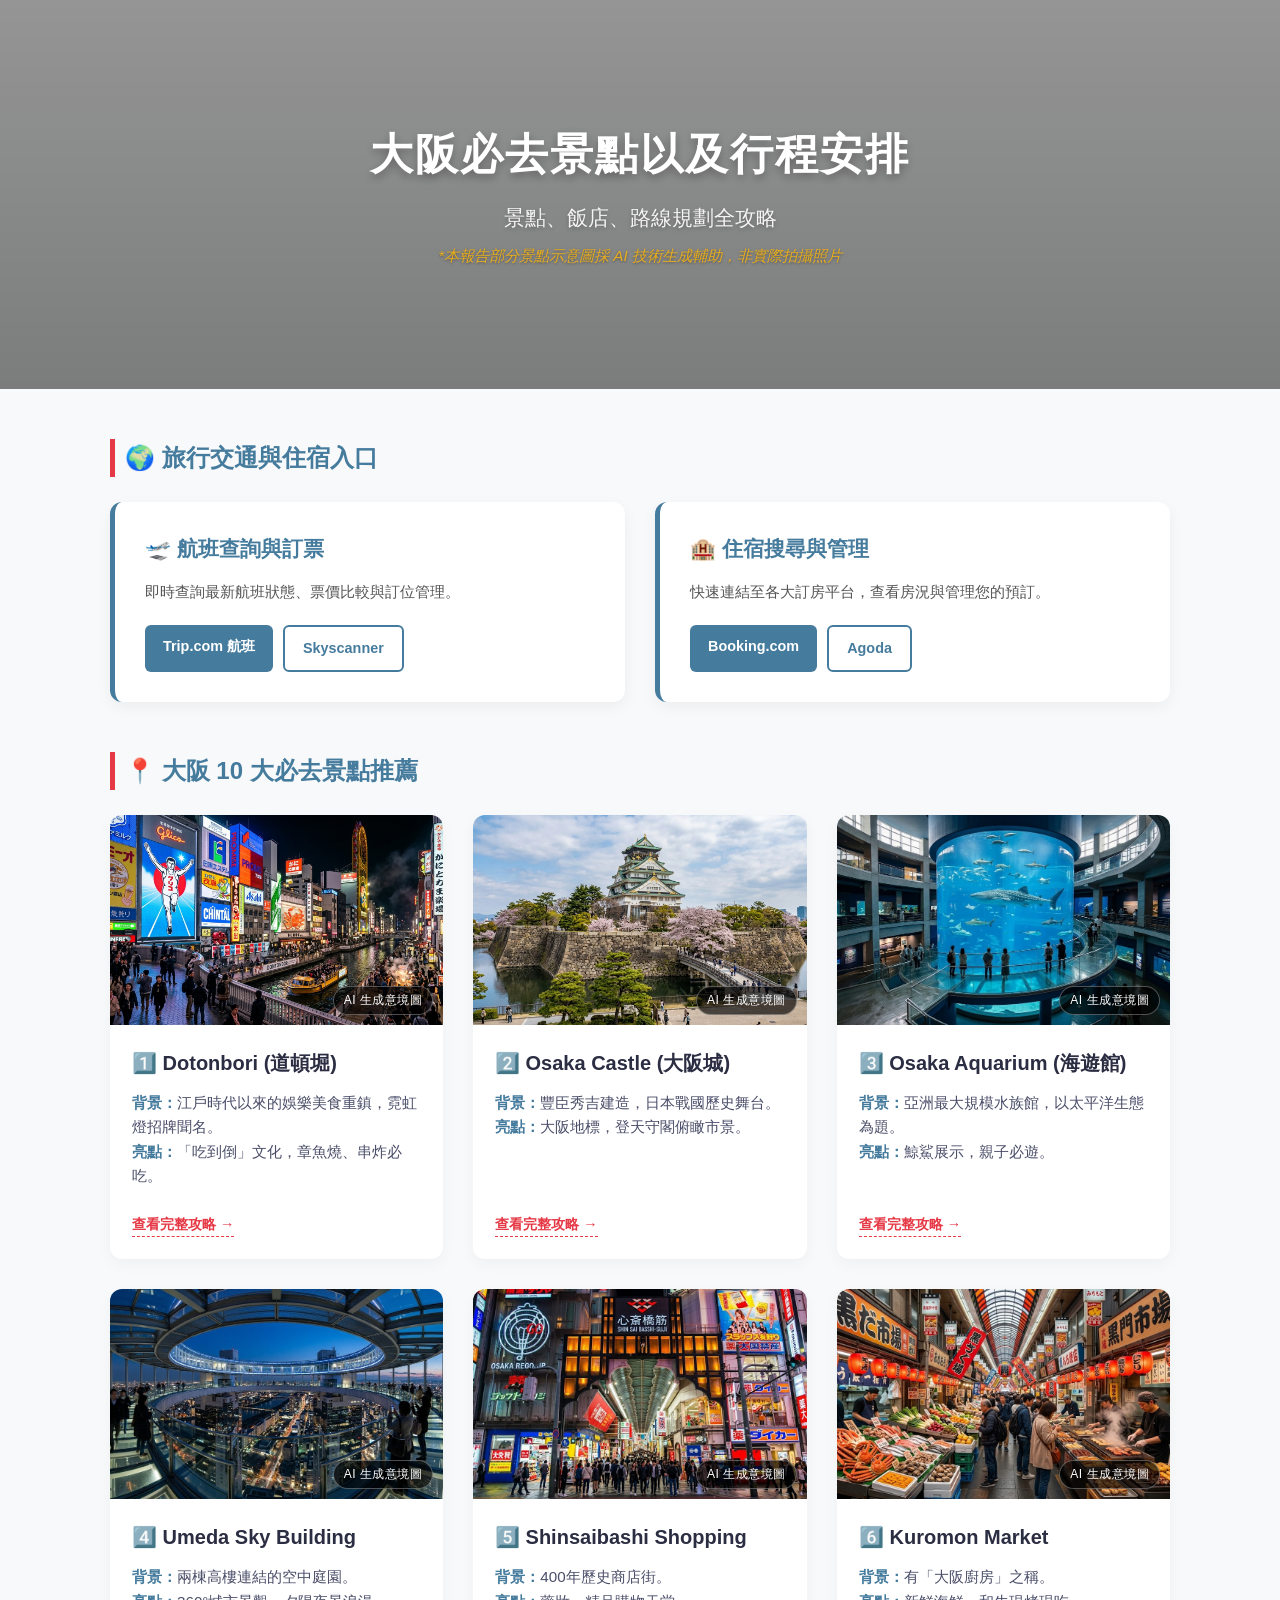
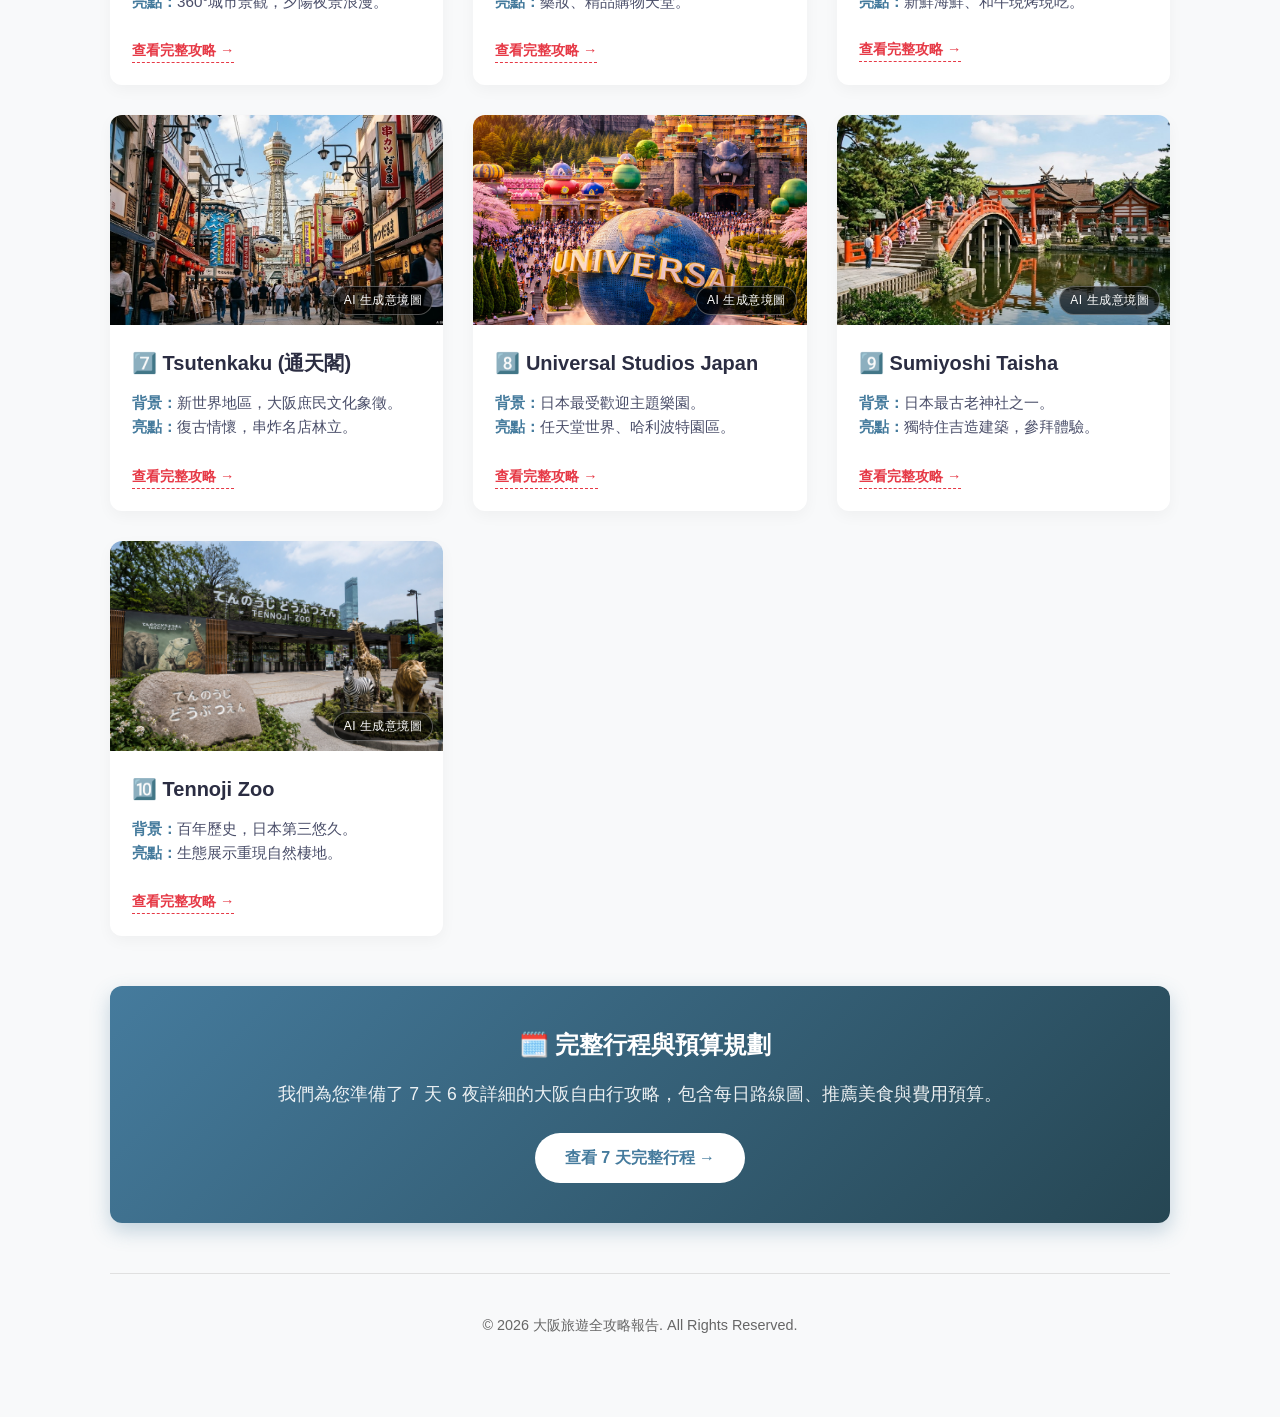
==== index.html @ efa2224e "Initial commit: 建立大阪旅遊網站" ====
<!DOCTYPE html>
<html lang="zh-TW">
<head>
    <meta charset="UTF-8">
    <meta name="viewport" content="width=device-width, initial-scale=1.0">
    <title>大阪旅遊全攻略 | 精選景點與行程規劃</title>
    <link rel="stylesheet" href="style.css">
</head>
<body>

    <!-- 頁首區塊 -->
    <header>
        <h1>大阪必去景點以及行程安排</h1>
        <p>景點、飯店、路線規劃全攻略</p>
        <p class="ai-notice-global" style="font-size: 0.9rem; opacity: 0.8; margin-top: 10px;">
            *本報告部分景點示意圖採 AI 技術生成輔助，非實際拍攝照片
        </p>
    </header>

    <div class="container">

        <!-- 1. 交通與住宿入口 -->
        <h2 id="logistics">🌍 旅行交通與住宿入口</h2>
        <div class="logistics-grid">
            <div class="logistics-card">
                <h3>🛫 航班查詢與訂票</h3>
                <p>即時查詢最新航班狀態、票價比較與訂位管理。</p>
                <div class="btn-group">
                    <a href="https://tw.trip.com/flights" target="_blank" class="logistics-btn">Trip.com 航班</a>
                    <a href="https://www.skyscanner.com.tw" target="_blank" class="logistics-btn outline">Skyscanner</a>
                </div>
            </div>
            <div class="logistics-card">
                <h3>🏨 住宿搜尋與管理</h3>
                <p>快速連結至各大訂房平台，查看房況與管理您的預訂。</p>
                <div class="btn-group">
                    <a href="https://www.booking.com" target="_blank" class="logistics-btn">Booking.com</a>
                    <a href="https://www.agoda.com" target="_blank" class="logistics-btn outline">Agoda</a>
                </div>
            </div>
        </div>

        <!-- 2. 精選景點卡片 -->
        <h2 id="spots">📍 大阪 10 大必去景點推薦</h2>
        <div class="spots-grid">
            <!-- 景點 1 -->
            <a href="dotonbori.html" class="card-link">
                <article class="spot-card">
                    <div class="img-container">
                        <img src="道頓堀.jpg" alt="道頓堀" class="spot-img">
                        <span class="ai-tag">AI 生成意境圖</span>
                    </div>
                    <div class="spot-content">
                        <h3 class="spot-title">1️⃣ Dotonbori (道頓堀)</h3>
                        <p class="spot-info"><strong>背景：</strong>江戶時代以來的娛樂美食重鎮，霓虹燈招牌聞名。<br><strong>亮點：</strong>「吃到倒」文化，章魚燒、串炸必吃。</p>
                        <span class="more-btn">查看完整攻略 →</span>
                    </div>
                </article>
            </a>

            <!-- 景點 2 -->
            <a href="osakacastle.html" class="card-link">
                <article class="spot-card">
                    <div class="img-container">
                        <img src="大阪城.jpg" alt="大阪城" class="spot-img">
                        <span class="ai-tag">AI 生成意境圖</span>
                    </div>
                    <div class="spot-content">
                        <h3 class="spot-title">2️⃣ Osaka Castle (大阪城)</h3>
                        <p class="spot-info"><strong>背景：</strong>豐臣秀吉建造，日本戰國歷史舞台。<br><strong>亮點：</strong>大阪地標，登天守閣俯瞰市景。</p>
                        <span class="more-btn">查看完整攻略 →</span>
                    </div>
                </article>
            </a>

            <!-- 景點 3 -->
            <a href="kaiyukan.html" class="card-link">
                <article class="spot-card">
                    <div class="img-container">
                        <img src="海遊館.jpg" alt="海遊館" class="spot-img">
                        <span class="ai-tag">AI 生成意境圖</span>
                    </div>
                    <div class="spot-content">
                        <h3 class="spot-title">3️⃣ Osaka Aquarium (海遊館)</h3>
                        <p class="spot-info"><strong>背景：</strong>亞洲最大規模水族館，以太平洋生態為題。<br><strong>亮點：</strong>鯨鯊展示，親子必遊。</p>
                        <span class="more-btn">查看完整攻略 →</span>
                    </div>
                </article>
            </a>

            <!-- 景點 4 -->
            <a href="umedasky.html" class="card-link">
                <article class="spot-card">
                    <div class="img-container">
                        <img src="梅田空中庭園.jpg" alt="梅田空中庭園" class="spot-img">
                        <span class="ai-tag">AI 生成意境圖</span>
                    </div>
                    <div class="spot-content">
                        <h3 class="spot-title">4️⃣ Umeda Sky Building</h3>
                        <p class="spot-info"><strong>背景：</strong>兩棟高樓連結的空中庭園。<br><strong>亮點：</strong>360°城市景觀，夕陽夜景浪漫。</p>
                        <span class="more-btn">查看完整攻略 →</span>
                    </div>
                </article>
            </a>

            <!-- 景點 5 -->
            <a href="shinsaibashi.html" class="card-link">
                <article class="spot-card">
                    <div class="img-container">
                        <img src="心齋橋.jpg" alt="心齋橋" class="spot-img">
                        <span class="ai-tag">AI 生成意境圖</span>
                    </div>
                    <div class="spot-content">
                        <h3 class="spot-title">5️⃣ Shinsaibashi Shopping</h3>
                        <p class="spot-info"><strong>背景：</strong>400年歷史商店街。<br><strong>亮點：</strong>藥妝、精品購物天堂。</p>
                        <span class="more-btn">查看完整攻略 →</span>
                    </div>
                </article>
            </a>

            <!-- 景點 6 -->
            <a href="kuromon.html" class="card-link">
                <article class="spot-card">
                    <div class="img-container">
                        <img src="黑門市場.jpg" alt="黑門市場" class="spot-img">
                        <span class="ai-tag">AI 生成意境圖</span>
                    </div>
                    <div class="spot-content">
                        <h3 class="spot-title">6️⃣ Kuromon Market</h3>
                        <p class="spot-info"><strong>背景：</strong>有「大阪廚房」之稱。<br><strong>亮點：</strong>新鮮海鮮、和牛現烤現吃。</p>
                        <span class="more-btn">查看完整攻略 →</span>
                    </div>
                </article>
            </a>

            <!-- 景點 7 -->
            <a href="tsutenkaku.html" class="card-link">
                <article class="spot-card">
                    <div class="img-container">
                        <img src="通天閣.jpg" alt="通天閣" class="spot-img">
                        <span class="ai-tag">AI 生成意境圖</span>
                    </div>
                    <div class="spot-content">
                        <h3 class="spot-title">7️⃣ Tsutenkaku (通天閣)</h3>
                        <p class="spot-info"><strong>背景：</strong>新世界地區，大阪庶民文化象徵。<br><strong>亮點：</strong>復古情懷，串炸名店林立。</p>
                        <span class="more-btn">查看完整攻略 →</span>
                    </div>
                </article>
            </a>

            <!-- 景點 8 -->
            <a href="usj.html" class="card-link">
                <article class="spot-card">
                    <div class="img-container">
                        <img src="環球影城.jpg" alt="日本環球影城" class="spot-img">
                        <span class="ai-tag">AI 生成意境圖</span>
                    </div>
                    <div class="spot-content">
                        <h3 class="spot-title">8️⃣ Universal Studios Japan</h3>
                        <p class="spot-info"><strong>背景：</strong>日本最受歡迎主題樂園。<br><strong>亮點：</strong>任天堂世界、哈利波特園區。</p>
                        <span class="more-btn">查看完整攻略 →</span>
                    </div>
                </article>
            </a>

            <!-- 景點 9 -->
            <a href="sumiyoshitaisha.html" class="card-link">
                <article class="spot-card">
                    <div class="img-container">
                        <img src="住吉大社.jpg" alt="住吉大社" class="spot-img">
                        <span class="ai-tag">AI 生成意境圖</span>
                    </div>
                    <div class="spot-content">
                        <h3 class="spot-title">9️⃣ Sumiyoshi Taisha</h3>
                        <p class="spot-info"><strong>背景：</strong>日本最古老神社之一。<br><strong>亮點：</strong>獨特住吉造建築，參拜體驗。</p>
                        <span class="more-btn">查看完整攻略 →</span>
                    </div>
                </article>
            </a>

            <!-- 景點 10 -->
            <a href="tennojizoo.html" class="card-link">
                <article class="spot-card">
                    <div class="img-container">
                        <img src="天王寺動物園.jpg" alt="天王寺動物園" class="spot-img">
                        <span class="ai-tag">AI 生成意境圖</span>
                    </div>
                    <div class="spot-content">
                        <h3 class="spot-title">🔟 Tennoji Zoo</h3>
                        <p class="spot-info"><strong>背景：</strong>百年歷史，日本第三悠久。<br><strong>亮點：</strong>生態展示重現自然棲地。</p>
                        <span class="more-btn">查看完整攻略 →</span>
                    </div>
                </article>
            </a>
        </div>
    <!-- 行程專區入口 -->
    <section class="itinerary-cta">
        <div class="cta-content">
            <h2>🗓️ 完整行程與預算規劃</h2>
            <p>我們為您準備了 7 天 6 夜詳細的大阪自由行攻略，包含每日路線圖、推薦美食與費用預算。</p>
            <a href="itinerary.html" class="cta-btn">查看 7 天完整行程 →</a>
        </div>
    </section>  
    
    <!-- 頁尾 -->
    <footer>
        <p>© 2026 大阪旅遊全攻略報告. All Rights Reserved.</p>
    </footer>
</body>
</html>
---- style.css ----
/* ==========================================
   1. CSS 變數與基本設定 (Variables & Resets)
   ========================================== */
:root {
    --primary-color: #e63946;
    --secondary-color: #457b9d;
    --bg-color: #f8f9fa;
    --text-color: #2b2d42;
    --card-bg: #ffffff;
    --link-blue: #3498db;     /* 新增：預設連結藍 */
    --rose-dust: #a65364;    /* 新增：玫瑰豆沙紅 */
}

* {
    box-sizing: border-box;
    margin: 0;
    padding: 0;
}

body {
    font-family: 'Segoe UI', Tahoma, Geneva, Verdana, sans-serif, "Microsoft JhengHei";
    background-color: var(--bg-color);
    color: var(--text-color);
    line-height: 1.6;
    overflow-x: hidden;
}

/* ==========================================
   2. 動畫大師設定 (Keyframes)
   ========================================== */
@keyframes fadeInUp {
    from {
        opacity: 0;
        transform: translateY(30px);
    }
    to {
        opacity: 1;
        transform: translateY(0);
    }
}

@keyframes bannerPop {
    from {
        opacity: 0;
        transform: scale(0.95);
    }
    to {
        opacity: 1;
        transform: scale(1);
    }
}

@keyframes titlePulse {
    0% { transform: scale(1); }
    50% { transform: scale(1.03); color: var(--primary-color); }
    100% { transform: scale(1); }
}

/* ==========================================
   3. 頁首與版面區塊 (Header & Container)
   ========================================== */
header {
    background: linear-gradient(rgba(0, 0, 0, 0.4), rgba(0, 0, 0, 0.5)), url('https://images.unsplash.com/photo-1590253183230-73aa5011a094?auto=format&fit=crop&w=1200&q=80') no-repeat center center/cover;
    color: white;
    text-align: center;
    padding: 120px 20px;
    animation: bannerPop 1.2s cubic-bezier(0.16, 1, 0.3, 1) forwards;
}

header h1 {
    font-size: 2.7rem;
    margin-bottom: 12px;
    letter-spacing: 2px;
    text-shadow: 0 4px 10px rgba(0,0,0,0.3);
}

header p {
    font-size: 1.3rem;
    opacity: 0.9;
    text-shadow: 0 2px 5px rgba(0,0,0,0.3);
}

.container {
    max-width: 1100px;
    margin: 40px auto;
    padding: 0 20px;
}

h2 {
    color: var(--secondary-color);
    border-left: 5px solid var(--primary-color);
    padding-left: 10px;
    margin: 50px 0 25px 0;
}

.currency-tip {
    margin-bottom: 20px;
    color: #666;
}

/* ==========================================
   4. 景點卡片網格與等高布局 (Grid & Equal Height Cards)
   ========================================== */
.spots-grid {
    display: grid;
    grid-template-columns: repeat(auto-fit, minmax(300px, 1fr));
    gap: 30px;
}

.card-link {
    text-decoration: none;
    color: inherit;
    display: flex;
    flex-direction: column;
    height: 100%; 
}

.spot-card {
    background-color: var(--card-bg);
    border-radius: 12px;
    overflow: hidden;
    box-shadow: 0 5px 15px rgba(0,0,0,0.04);
    display: flex;
    flex-direction: column;
    height: 100%;
    width: 100%;
    transition: transform 0.4s cubic-bezier(0.16, 1, 0.3, 1), box-shadow 0.4s ease;
    animation: fadeInUp 0.8s ease-out both;
}

.spot-card:nth-child(1) { animation-delay: 0.1s; }
.spot-card:nth-child(2) { animation-delay: 0.2s; }
.spot-card:nth-child(3) { animation-delay: 0.3s; }
.spot-card:nth-child(4) { animation-delay: 0.4s; }
.spot-card:nth-child(5) { animation-delay: 0.5s; }
.spot-card:nth-child(6) { animation-delay: 0.6s; }
.spot-card:nth-child(7) { animation-delay: 0.7s; }
.spot-card:nth-child(8) { animation-delay: 0.8s; }
.spot-card:nth-child(9) { animation-delay: 0.9s; }
.spot-card:nth-child(10) { animation-delay: 1.0s; }

.spot-card:hover {
    transform: translateY(-8px);
    box-shadow: 0 12px 24px rgba(0,0,0,0.12);
}

.img-container {
    position: relative; 
    width: 100%;
    height: 210px;
    overflow: hidden;   
    background-color: #e9ecef;
    flex-shrink: 0; 
}

.spot-img {
    width: 100%;
    height: 100%;
    object-fit: cover;
    transition: transform 0.6s cubic-bezier(0.16, 1, 0.3, 1);
}

.spot-card:hover .spot-img {
    transform: scale(1.08); 
}

.spot-content {
    padding: 22px;
    display: flex;
    flex-direction: column;
    flex: 1; 
}

.spot-title {
    font-size: 1.25rem;
    color: var(--text-color);
    margin-bottom: 12px;
    display: flex;
    align-items: center;
    gap: 10px;
}

.spot-info {
    font-size: 0.95rem;
    margin-bottom: 10px;
    color: #4a4e69;
}

.spot-info strong {
    color: var(--secondary-color);
}

/* 按鈕樣式 */
.more-btn {
    display: inline-block;
    margin-top: auto; 
    padding-top: 15px; 
    font-size: 0.9rem;
    color: var(--primary-color);
    font-weight: bold;
    border-bottom: 1px dashed var(--primary-color);
    transition: color 0.3s ease, border-color 0.3s ease;
    align-self: flex-start;
}

.card-link:hover .more-btn {
    color: var(--secondary-color);
    border-bottom-color: var(--secondary-color);
}

/* 新增：文字連結樣式 (用於「查看完整攻略」) */
.view-guide-link {
    display: inline-block;
    color: var(--link-blue);
    text-decoration: none;
    font-weight: 500;
    transition: all 0.3s ease;
    padding-bottom: 2px;
    border-bottom: 1px dashed var(--link-blue);
}

.view-guide-link:hover {
    color: var(--rose-dust);
    border-bottom-color: var(--rose-dust);
}

/* ==========================================
   5. 行程時間軸 (Timeline)
   ========================================== */
.timeline {
    position: relative;
    padding: 20px 0;
}

.day-card {
    background-color: var(--card-bg);
    padding: 25px;
    border-radius: 12px;
    margin-bottom: 25px;
    box-shadow: 0 4px 10px rgba(0,0,0,0.02);
    border-top: 4px solid var(--secondary-color);
    transition: border-color 0.3s ease, transform 0.3s ease;
}

.day-card:hover {
    border-top-color: var(--primary-color);
    transform: translateX(5px); 
}

.day-title {
    font-size: 1.25rem;
    color: var(--secondary-color);
    margin-bottom: 15px;
    display: flex;
    align-items: center;
    gap: 10px;
    transition: color 0.3s ease;
}

.day-card:hover .day-title {
    animation: titlePulse 0.6s ease-in-out;
    color: var(--primary-color);
}

.schedule-list {
    list-style: none;
    padding-left: 10px;
}

.schedule-list li {
    margin-bottom: 10px;
    position: relative;
    padding-left: 20px;
    transition: transform 0.2s ease;
}

.schedule-list li:hover {
    transform: translateX(3px);
    color: #000;
}

.schedule-list li::before {
    content: "•";
    color: var(--primary-color);
    font-weight: bold;
    position: absolute;
    left: 0;
}

.day-summary {
    background-color: #f1faee;
    padding: 12px 18px;
    border-radius: 6px;
    margin-top: 15px;
    font-size: 0.95rem;
    border-left: 3px solid #a8dadc;
}

/* ==========================================
   6. 預算表格與旅遊小技巧 (Table & Tips)
   ========================================== */
table {
    width: 100%;
    border-collapse: collapse;
    margin: 20px 0;
    background-color: var(--card-bg);
    border-radius: 12px;
    overflow: hidden;
    box-shadow: 0 5px 15px rgba(0,0,0,0.04);
}

th, td {
    padding: 16px;
    text-align: left;
}

th {
    background-color: var(--secondary-color);
    color: white;
    font-weight: bold;
}

tr:nth-child(even) {
    background-color: #f8f9fa;
}

tr {
    border-bottom: 1px solid #eeeeee;
    transition: background-color 0.2s ease;
}

tr:hover td {
    background-color: #edf2f4; 
}

.tips-box {
    background: linear-gradient(135deg, #ffb703, #fb8500);
    color: white;
    padding: 30px;
    border-radius: 12px;
    margin-top: 40px;
    box-shadow: 0 6px 18px rgba(251, 133, 0, 0.2);
}

.tips-box h3 {
    margin-bottom: 15px;
    display: flex;
    align-items: center;
    gap: 10px;
}

.tips-box ul {
    list-style-type: none;
}

.tips-box ul li {
    margin-bottom: 10px;
    padding-left: 25px;
    position: relative;
}

.tips-box ul li::before {
    content: "✔";
    position: absolute;
    left: 0;
}

/* ==========================================
   7. 頁尾與 AI 聲明專屬樣式 (Footer & AI Notice)
   ========================================== */
footer {
    text-align: center;
    padding: 40px 0;
    margin-top: 50px;
    border-top: 1px solid #e0e0e0; /* 使用細線分隔，比大色塊更有質感 */
    color: #666; /* 改用柔和的深灰色文字，不搶眼 */
    font-size: 0.9rem;
}

.ai-notice-global {
    font-size: 0.95rem !important;
    color: #ffb703;
    margin-top: 15px;
    font-style: italic;
    opacity: 0.9;
    text-shadow: 0 1px 3px rgba(0,0,0,0.5);
}

.ai-tag {
    position: absolute;
    bottom: 10px;
    right: 10px;
    background-color: rgba(0, 0, 0, 0.65);
    color: #fff;
    padding: 4px 10px;
    border-radius: 20px;
    font-size: 0.75rem;
    letter-spacing: 0.5px;
    border: 1px solid rgba(255, 255, 255, 0.3);
    pointer-events: none; 
    z-index: 2;
    transition: background-color 0.3s ease;
}

.spot-card:hover .ai-tag {
    background-color: rgba(230, 57, 70, 0.85);
}

/* ==========================================
   8. 交通與住宿卡片專屬樣式 (Logistics Section)
   ========================================== */
.logistics-grid {
    display: grid;
    grid-template-columns: repeat(auto-fit, minmax(400px, 1fr));
    gap: 30px;
    margin-bottom: 50px;
}

.logistics-card {
    background-color: var(--card-bg);
    padding: 30px;
    border-radius: 12px;
    box-shadow: 0 5px 15px rgba(0,0,0,0.05);
    border-left: 5px solid var(--secondary-color);
}

.logistics-card h3 {
    color: var(--secondary-color);
    margin-bottom: 15px;
    font-size: 1.3rem;
}

.logistics-card p {
    color: #555;
    margin-bottom: 20px;
    font-size: 0.95rem;
}

/* 按鈕群組與按鈕樣式 */
.btn-group {
    display: flex;
    gap: 10px;
}

.logistics-btn {
    display: inline-block;
    padding: 10px 18px;
    background-color: var(--secondary-color);
    color: white;
    text-decoration: none;
    border-radius: 6px;
    font-size: 0.9rem;
    font-weight: bold;
    transition: background 0.3s ease, transform 0.2s ease;
}

.logistics-btn:hover {
    background-color: #2a5d7c;
    transform: translateY(-2px);
}

/* 空心按鈕樣式 */
.logistics-btn.outline {
    background-color: transparent;
    border: 2px solid var(--secondary-color);
    color: var(--secondary-color);
}

.logistics-btn.outline:hover {
    background-color: var(--secondary-color);
    color: white;
}

@media (max-width: 768px) {
    .logistics-grid { grid-template-columns: 1fr; }
}

/* ==========================================
   9. 行程專區入口樣式 (Itinerary CTA)
   ========================================== */
.itinerary-cta {
    background: linear-gradient(135deg, var(--secondary-color), #264653);
    padding: 40px;
    border-radius: 12px;
    color: white;
    text-align: center;
    margin: 50px 0;
    box-shadow: 0 8px 20px rgba(69, 123, 157, 0.3);
}

.itinerary-cta h2 {
    color: white;
    border: none; /* 移除原本的左邊框線 */
    margin-top: 0;
    margin-bottom: 15px;
    text-align: center;
}

.itinerary-cta p {
    margin-bottom: 25px;
    opacity: 0.9;
    font-size: 1.1rem;
}

.cta-btn {
    display: inline-block;
    padding: 12px 30px;
    background-color: white;
    color: var(--secondary-color);
    text-decoration: none;
    border-radius: 50px; /* 圓角按鈕 */
    font-weight: bold;
    font-size: 1rem;
    transition: transform 0.3s ease, box-shadow 0.3s ease;
}

.cta-btn:hover {
    transform: scale(1.05);
    box-shadow: 0 5px 15px rgba(0,0,0,0.2);
}
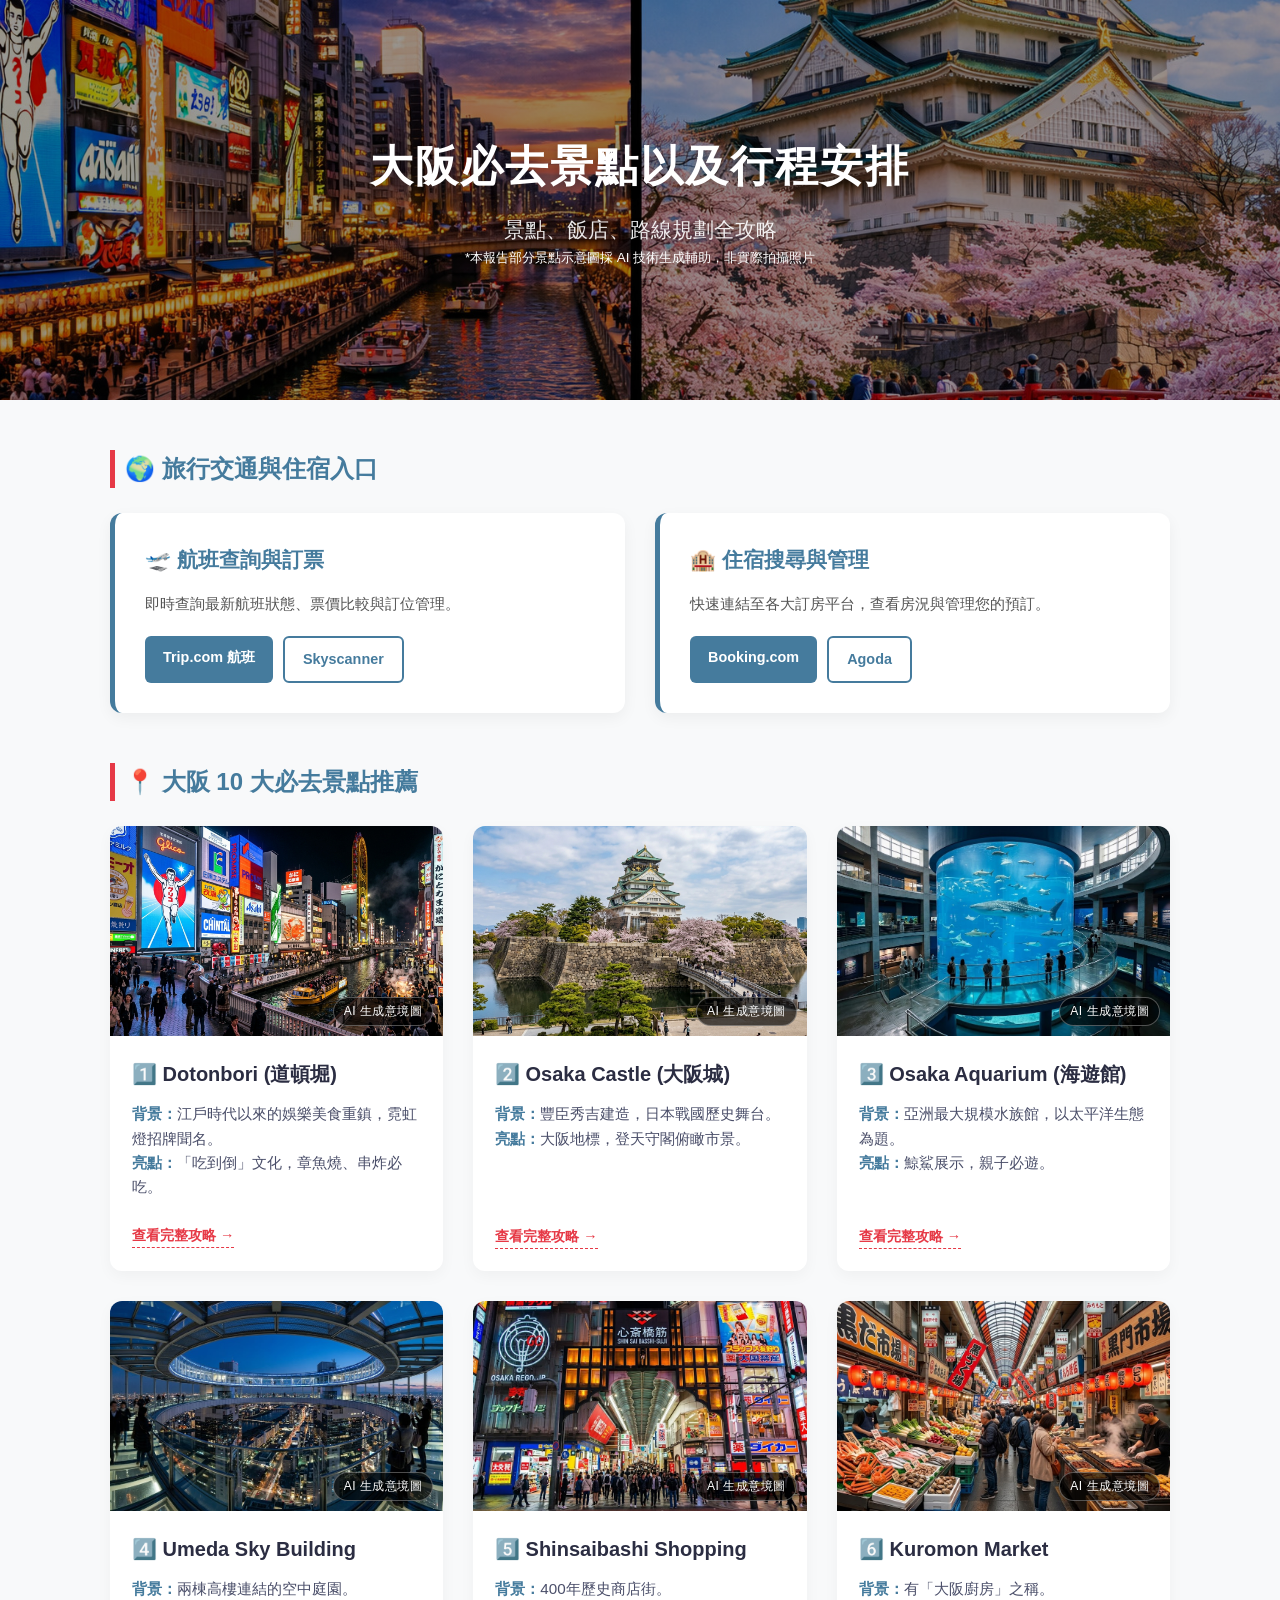
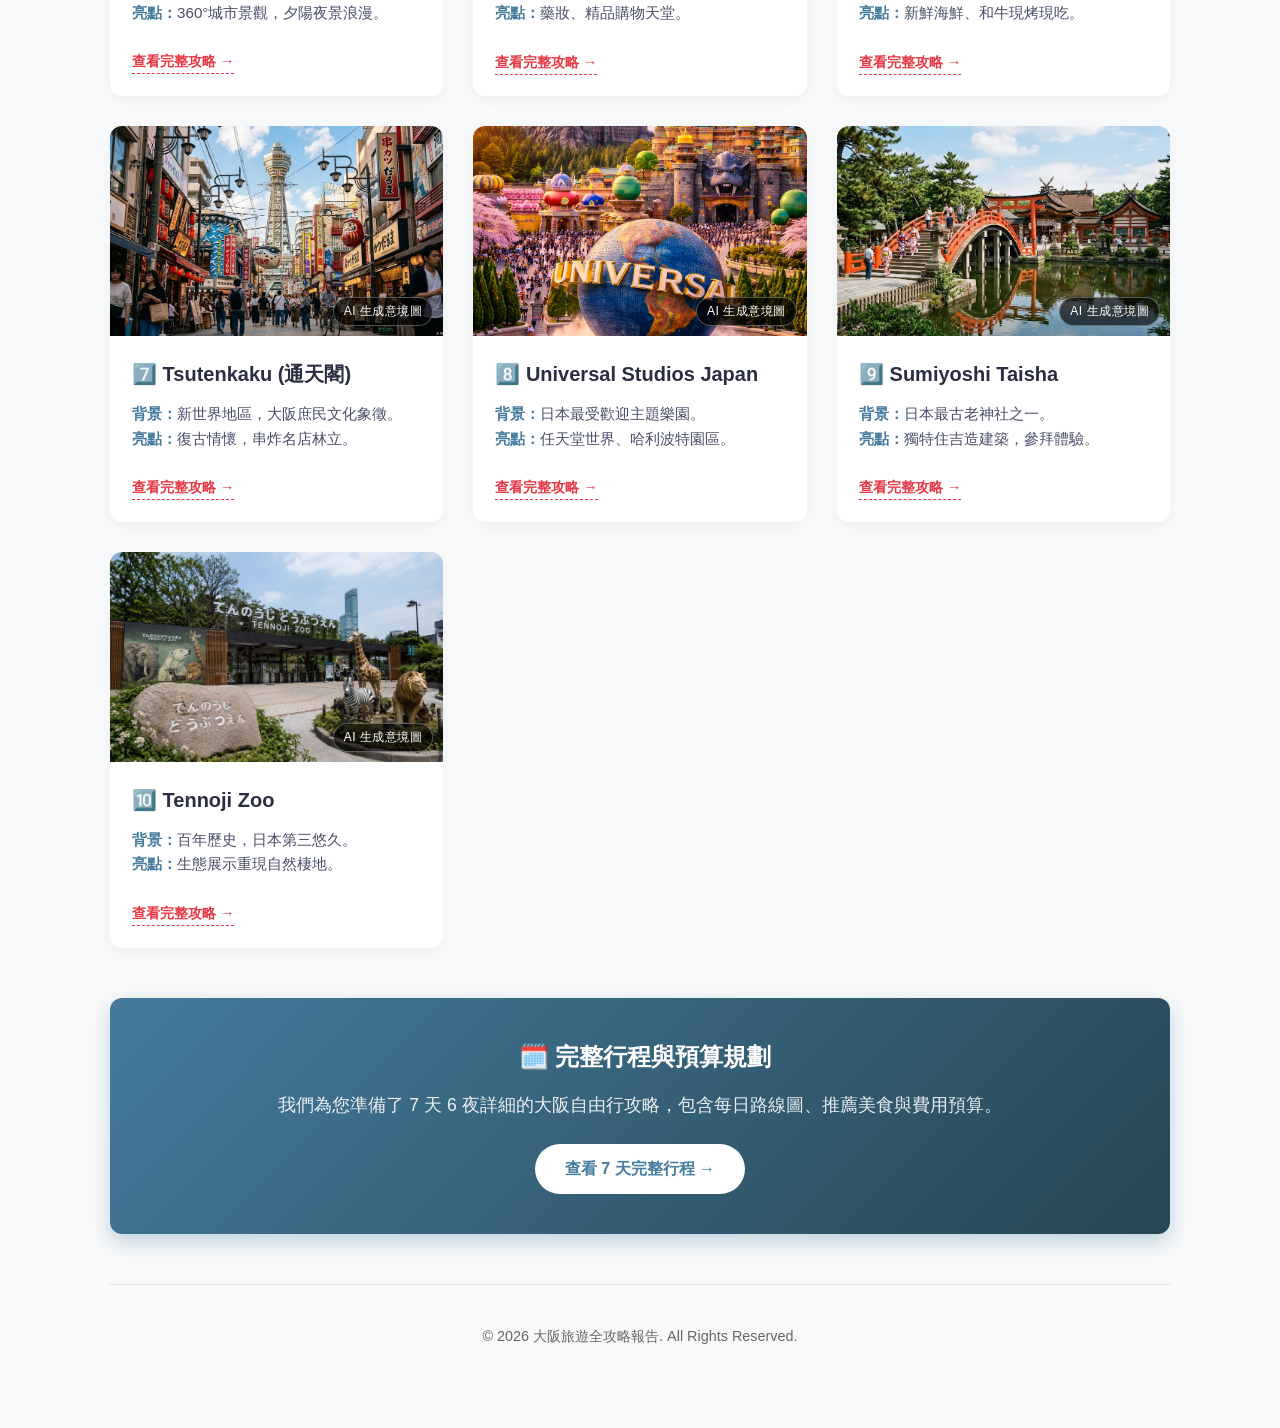
==== commit 44bf70a4: "Add files via upload" ====
--- a/index.html
+++ b/index.html
@@ -1,210 +1,208 @@
-<!DOCTYPE html>
-<html lang="zh-TW">
-<head>
-    <meta charset="UTF-8">
-    <meta name="viewport" content="width=device-width, initial-scale=1.0">
-    <title>大阪旅遊全攻略 | 精選景點與行程規劃</title>
-    <link rel="stylesheet" href="style.css">
-</head>
-<body>
-
-    <!-- 頁首區塊 -->
-    <header>
-        <h1>大阪必去景點以及行程安排</h1>
-        <p>景點、飯店、路線規劃全攻略</p>
-        <p class="ai-notice-global" style="font-size: 0.9rem; opacity: 0.8; margin-top: 10px;">
-            *本報告部分景點示意圖採 AI 技術生成輔助，非實際拍攝照片
-        </p>
-    </header>
-
-    <div class="container">
-
-        <!-- 1. 交通與住宿入口 -->
-        <h2 id="logistics">🌍 旅行交通與住宿入口</h2>
-        <div class="logistics-grid">
-            <div class="logistics-card">
-                <h3>🛫 航班查詢與訂票</h3>
-                <p>即時查詢最新航班狀態、票價比較與訂位管理。</p>
-                <div class="btn-group">
-                    <a href="https://tw.trip.com/flights" target="_blank" class="logistics-btn">Trip.com 航班</a>
-                    <a href="https://www.skyscanner.com.tw" target="_blank" class="logistics-btn outline">Skyscanner</a>
-                </div>
-            </div>
-            <div class="logistics-card">
-                <h3>🏨 住宿搜尋與管理</h3>
-                <p>快速連結至各大訂房平台，查看房況與管理您的預訂。</p>
-                <div class="btn-group">
-                    <a href="https://www.booking.com" target="_blank" class="logistics-btn">Booking.com</a>
-                    <a href="https://www.agoda.com" target="_blank" class="logistics-btn outline">Agoda</a>
-                </div>
-            </div>
-        </div>
-
-        <!-- 2. 精選景點卡片 -->
-        <h2 id="spots">📍 大阪 10 大必去景點推薦</h2>
-        <div class="spots-grid">
-            <!-- 景點 1 -->
-            <a href="dotonbori.html" class="card-link">
-                <article class="spot-card">
-                    <div class="img-container">
-                        <img src="道頓堀.jpg" alt="道頓堀" class="spot-img">
-                        <span class="ai-tag">AI 生成意境圖</span>
-                    </div>
-                    <div class="spot-content">
-                        <h3 class="spot-title">1️⃣ Dotonbori (道頓堀)</h3>
-                        <p class="spot-info"><strong>背景：</strong>江戶時代以來的娛樂美食重鎮，霓虹燈招牌聞名。<br><strong>亮點：</strong>「吃到倒」文化，章魚燒、串炸必吃。</p>
-                        <span class="more-btn">查看完整攻略 →</span>
-                    </div>
-                </article>
-            </a>
-
-            <!-- 景點 2 -->
-            <a href="osakacastle.html" class="card-link">
-                <article class="spot-card">
-                    <div class="img-container">
-                        <img src="大阪城.jpg" alt="大阪城" class="spot-img">
-                        <span class="ai-tag">AI 生成意境圖</span>
-                    </div>
-                    <div class="spot-content">
-                        <h3 class="spot-title">2️⃣ Osaka Castle (大阪城)</h3>
-                        <p class="spot-info"><strong>背景：</strong>豐臣秀吉建造，日本戰國歷史舞台。<br><strong>亮點：</strong>大阪地標，登天守閣俯瞰市景。</p>
-                        <span class="more-btn">查看完整攻略 →</span>
-                    </div>
-                </article>
-            </a>
-
-            <!-- 景點 3 -->
-            <a href="kaiyukan.html" class="card-link">
-                <article class="spot-card">
-                    <div class="img-container">
-                        <img src="海遊館.jpg" alt="海遊館" class="spot-img">
-                        <span class="ai-tag">AI 生成意境圖</span>
-                    </div>
-                    <div class="spot-content">
-                        <h3 class="spot-title">3️⃣ Osaka Aquarium (海遊館)</h3>
-                        <p class="spot-info"><strong>背景：</strong>亞洲最大規模水族館，以太平洋生態為題。<br><strong>亮點：</strong>鯨鯊展示，親子必遊。</p>
-                        <span class="more-btn">查看完整攻略 →</span>
-                    </div>
-                </article>
-            </a>
-
-            <!-- 景點 4 -->
-            <a href="umedasky.html" class="card-link">
-                <article class="spot-card">
-                    <div class="img-container">
-                        <img src="梅田空中庭園.jpg" alt="梅田空中庭園" class="spot-img">
-                        <span class="ai-tag">AI 生成意境圖</span>
-                    </div>
-                    <div class="spot-content">
-                        <h3 class="spot-title">4️⃣ Umeda Sky Building</h3>
-                        <p class="spot-info"><strong>背景：</strong>兩棟高樓連結的空中庭園。<br><strong>亮點：</strong>360°城市景觀，夕陽夜景浪漫。</p>
-                        <span class="more-btn">查看完整攻略 →</span>
-                    </div>
-                </article>
-            </a>
-
-            <!-- 景點 5 -->
-            <a href="shinsaibashi.html" class="card-link">
-                <article class="spot-card">
-                    <div class="img-container">
-                        <img src="心齋橋.jpg" alt="心齋橋" class="spot-img">
-                        <span class="ai-tag">AI 生成意境圖</span>
-                    </div>
-                    <div class="spot-content">
-                        <h3 class="spot-title">5️⃣ Shinsaibashi Shopping</h3>
-                        <p class="spot-info"><strong>背景：</strong>400年歷史商店街。<br><strong>亮點：</strong>藥妝、精品購物天堂。</p>
-                        <span class="more-btn">查看完整攻略 →</span>
-                    </div>
-                </article>
-            </a>
-
-            <!-- 景點 6 -->
-            <a href="kuromon.html" class="card-link">
-                <article class="spot-card">
-                    <div class="img-container">
-                        <img src="黑門市場.jpg" alt="黑門市場" class="spot-img">
-                        <span class="ai-tag">AI 生成意境圖</span>
-                    </div>
-                    <div class="spot-content">
-                        <h3 class="spot-title">6️⃣ Kuromon Market</h3>
-                        <p class="spot-info"><strong>背景：</strong>有「大阪廚房」之稱。<br><strong>亮點：</strong>新鮮海鮮、和牛現烤現吃。</p>
-                        <span class="more-btn">查看完整攻略 →</span>
-                    </div>
-                </article>
-            </a>
-
-            <!-- 景點 7 -->
-            <a href="tsutenkaku.html" class="card-link">
-                <article class="spot-card">
-                    <div class="img-container">
-                        <img src="通天閣.jpg" alt="通天閣" class="spot-img">
-                        <span class="ai-tag">AI 生成意境圖</span>
-                    </div>
-                    <div class="spot-content">
-                        <h3 class="spot-title">7️⃣ Tsutenkaku (通天閣)</h3>
-                        <p class="spot-info"><strong>背景：</strong>新世界地區，大阪庶民文化象徵。<br><strong>亮點：</strong>復古情懷，串炸名店林立。</p>
-                        <span class="more-btn">查看完整攻略 →</span>
-                    </div>
-                </article>
-            </a>
-
-            <!-- 景點 8 -->
-            <a href="usj.html" class="card-link">
-                <article class="spot-card">
-                    <div class="img-container">
-                        <img src="環球影城.jpg" alt="日本環球影城" class="spot-img">
-                        <span class="ai-tag">AI 生成意境圖</span>
-                    </div>
-                    <div class="spot-content">
-                        <h3 class="spot-title">8️⃣ Universal Studios Japan</h3>
-                        <p class="spot-info"><strong>背景：</strong>日本最受歡迎主題樂園。<br><strong>亮點：</strong>任天堂世界、哈利波特園區。</p>
-                        <span class="more-btn">查看完整攻略 →</span>
-                    </div>
-                </article>
-            </a>
-
-            <!-- 景點 9 -->
-            <a href="sumiyoshitaisha.html" class="card-link">
-                <article class="spot-card">
-                    <div class="img-container">
-                        <img src="住吉大社.jpg" alt="住吉大社" class="spot-img">
-                        <span class="ai-tag">AI 生成意境圖</span>
-                    </div>
-                    <div class="spot-content">
-                        <h3 class="spot-title">9️⃣ Sumiyoshi Taisha</h3>
-                        <p class="spot-info"><strong>背景：</strong>日本最古老神社之一。<br><strong>亮點：</strong>獨特住吉造建築，參拜體驗。</p>
-                        <span class="more-btn">查看完整攻略 →</span>
-                    </div>
-                </article>
-            </a>
-
-            <!-- 景點 10 -->
-            <a href="tennojizoo.html" class="card-link">
-                <article class="spot-card">
-                    <div class="img-container">
-                        <img src="天王寺動物園.jpg" alt="天王寺動物園" class="spot-img">
-                        <span class="ai-tag">AI 生成意境圖</span>
-                    </div>
-                    <div class="spot-content">
-                        <h3 class="spot-title">🔟 Tennoji Zoo</h3>
-                        <p class="spot-info"><strong>背景：</strong>百年歷史，日本第三悠久。<br><strong>亮點：</strong>生態展示重現自然棲地。</p>
-                        <span class="more-btn">查看完整攻略 →</span>
-                    </div>
-                </article>
-            </a>
-        </div>
-    <!-- 行程專區入口 -->
-    <section class="itinerary-cta">
-        <div class="cta-content">
-            <h2>🗓️ 完整行程與預算規劃</h2>
-            <p>我們為您準備了 7 天 6 夜詳細的大阪自由行攻略，包含每日路線圖、推薦美食與費用預算。</p>
-            <a href="itinerary.html" class="cta-btn">查看 7 天完整行程 →</a>
-        </div>
-    </section>  
-    
-    <!-- 頁尾 -->
-    <footer>
-        <p>© 2026 大阪旅遊全攻略報告. All Rights Reserved.</p>
-    </footer>
-</body>
+<!DOCTYPE html>
+<html lang="zh-TW">
+<head>
+    <meta charset="UTF-8">
+    <meta name="viewport" content="width=device-width, initial-scale=1.0">
+    <title>大阪旅遊全攻略 | 精選景點與行程規劃</title>
+    <link rel="stylesheet" href="style.css">
+</head>
+<body>
+
+    <!-- 頁首區塊 -->
+    <header class="hero-banner">
+        <h1>大阪必去景點以及行程安排</h1>
+        <p>景點、飯店、路線規劃全攻略</p>
+        <small>*本報告部分景點示意圖採 AI 技術生成輔助，非實際拍攝照片</small>
+    </header>
+
+    <div class="container">
+
+        <!-- 1. 交通與住宿入口 -->
+        <h2 id="logistics">🌍 旅行交通與住宿入口</h2>
+        <div class="logistics-grid">
+            <div class="logistics-card">
+                <h3>🛫 航班查詢與訂票</h3>
+                <p>即時查詢最新航班狀態、票價比較與訂位管理。</p>
+                <div class="btn-group">
+                    <a href="https://tw.trip.com/flights" target="_blank" class="logistics-btn">Trip.com 航班</a>
+                    <a href="https://www.skyscanner.com.tw" target="_blank" class="logistics-btn outline">Skyscanner</a>
+                </div>
+            </div>
+            <div class="logistics-card">
+                <h3>🏨 住宿搜尋與管理</h3>
+                <p>快速連結至各大訂房平台，查看房況與管理您的預訂。</p>
+                <div class="btn-group">
+                    <a href="https://www.booking.com" target="_blank" class="logistics-btn">Booking.com</a>
+                    <a href="https://www.agoda.com" target="_blank" class="logistics-btn outline">Agoda</a>
+                </div>
+            </div>
+        </div>
+
+        <!-- 2. 精選景點卡片 -->
+        <h2 id="spots">📍 大阪 10 大必去景點推薦</h2>
+        <div class="spots-grid">
+            <!-- 景點 1 -->
+            <a href="dotonbori.html" class="card-link">
+                <article class="spot-card">
+                    <div class="img-container">
+                        <img src="道頓堀.jpg" alt="道頓堀" class="spot-img">
+                        <span class="ai-tag">AI 生成意境圖</span>
+                    </div>
+                    <div class="spot-content">
+                        <h3 class="spot-title">1️⃣ Dotonbori (道頓堀)</h3>
+                        <p class="spot-info"><strong>背景：</strong>江戶時代以來的娛樂美食重鎮，霓虹燈招牌聞名。<br><strong>亮點：</strong>「吃到倒」文化，章魚燒、串炸必吃。</p>
+                        <span class="more-btn">查看完整攻略 →</span>
+                    </div>
+                </article>
+            </a>
+
+            <!-- 景點 2 -->
+            <a href="osakacastle.html" class="card-link">
+                <article class="spot-card">
+                    <div class="img-container">
+                        <img src="大阪城.jpg" alt="大阪城" class="spot-img">
+                        <span class="ai-tag">AI 生成意境圖</span>
+                    </div>
+                    <div class="spot-content">
+                        <h3 class="spot-title">2️⃣ Osaka Castle (大阪城)</h3>
+                        <p class="spot-info"><strong>背景：</strong>豐臣秀吉建造，日本戰國歷史舞台。<br><strong>亮點：</strong>大阪地標，登天守閣俯瞰市景。</p>
+                        <span class="more-btn">查看完整攻略 →</span>
+                    </div>
+                </article>
+            </a>
+
+            <!-- 景點 3 -->
+            <a href="kaiyukan.html" class="card-link">
+                <article class="spot-card">
+                    <div class="img-container">
+                        <img src="海遊館.jpg" alt="海遊館" class="spot-img">
+                        <span class="ai-tag">AI 生成意境圖</span>
+                    </div>
+                    <div class="spot-content">
+                        <h3 class="spot-title">3️⃣ Osaka Aquarium (海遊館)</h3>
+                        <p class="spot-info"><strong>背景：</strong>亞洲最大規模水族館，以太平洋生態為題。<br><strong>亮點：</strong>鯨鯊展示，親子必遊。</p>
+                        <span class="more-btn">查看完整攻略 →</span>
+                    </div>
+                </article>
+            </a>
+
+            <!-- 景點 4 -->
+            <a href="umedasky.html" class="card-link">
+                <article class="spot-card">
+                    <div class="img-container">
+                        <img src="梅田空中庭園.jpg" alt="梅田空中庭園" class="spot-img">
+                        <span class="ai-tag">AI 生成意境圖</span>
+                    </div>
+                    <div class="spot-content">
+                        <h3 class="spot-title">4️⃣ Umeda Sky Building</h3>
+                        <p class="spot-info"><strong>背景：</strong>兩棟高樓連結的空中庭園。<br><strong>亮點：</strong>360°城市景觀，夕陽夜景浪漫。</p>
+                        <span class="more-btn">查看完整攻略 →</span>
+                    </div>
+                </article>
+            </a>
+
+            <!-- 景點 5 -->
+            <a href="shinsaibashi.html" class="card-link">
+                <article class="spot-card">
+                    <div class="img-container">
+                        <img src="心齋橋.jpg" alt="心齋橋" class="spot-img">
+                        <span class="ai-tag">AI 生成意境圖</span>
+                    </div>
+                    <div class="spot-content">
+                        <h3 class="spot-title">5️⃣ Shinsaibashi Shopping</h3>
+                        <p class="spot-info"><strong>背景：</strong>400年歷史商店街。<br><strong>亮點：</strong>藥妝、精品購物天堂。</p>
+                        <span class="more-btn">查看完整攻略 →</span>
+                    </div>
+                </article>
+            </a>
+
+            <!-- 景點 6 -->
+            <a href="kuromon.html" class="card-link">
+                <article class="spot-card">
+                    <div class="img-container">
+                        <img src="黑門市場.jpg" alt="黑門市場" class="spot-img">
+                        <span class="ai-tag">AI 生成意境圖</span>
+                    </div>
+                    <div class="spot-content">
+                        <h3 class="spot-title">6️⃣ Kuromon Market</h3>
+                        <p class="spot-info"><strong>背景：</strong>有「大阪廚房」之稱。<br><strong>亮點：</strong>新鮮海鮮、和牛現烤現吃。</p>
+                        <span class="more-btn">查看完整攻略 →</span>
+                    </div>
+                </article>
+            </a>
+
+            <!-- 景點 7 -->
+            <a href="tsutenkaku.html" class="card-link">
+                <article class="spot-card">
+                    <div class="img-container">
+                        <img src="通天閣.jpg" alt="通天閣" class="spot-img">
+                        <span class="ai-tag">AI 生成意境圖</span>
+                    </div>
+                    <div class="spot-content">
+                        <h3 class="spot-title">7️⃣ Tsutenkaku (通天閣)</h3>
+                        <p class="spot-info"><strong>背景：</strong>新世界地區，大阪庶民文化象徵。<br><strong>亮點：</strong>復古情懷，串炸名店林立。</p>
+                        <span class="more-btn">查看完整攻略 →</span>
+                    </div>
+                </article>
+            </a>
+
+            <!-- 景點 8 -->
+            <a href="usj.html" class="card-link">
+                <article class="spot-card">
+                    <div class="img-container">
+                        <img src="環球影城.jpg" alt="日本環球影城" class="spot-img">
+                        <span class="ai-tag">AI 生成意境圖</span>
+                    </div>
+                    <div class="spot-content">
+                        <h3 class="spot-title">8️⃣ Universal Studios Japan</h3>
+                        <p class="spot-info"><strong>背景：</strong>日本最受歡迎主題樂園。<br><strong>亮點：</strong>任天堂世界、哈利波特園區。</p>
+                        <span class="more-btn">查看完整攻略 →</span>
+                    </div>
+                </article>
+            </a>
+
+            <!-- 景點 9 -->
+            <a href="sumiyoshitaisha.html" class="card-link">
+                <article class="spot-card">
+                    <div class="img-container">
+                        <img src="住吉大社.jpg" alt="住吉大社" class="spot-img">
+                        <span class="ai-tag">AI 生成意境圖</span>
+                    </div>
+                    <div class="spot-content">
+                        <h3 class="spot-title">9️⃣ Sumiyoshi Taisha</h3>
+                        <p class="spot-info"><strong>背景：</strong>日本最古老神社之一。<br><strong>亮點：</strong>獨特住吉造建築，參拜體驗。</p>
+                        <span class="more-btn">查看完整攻略 →</span>
+                    </div>
+                </article>
+            </a>
+
+            <!-- 景點 10 -->
+            <a href="tennojizoo.html" class="card-link">
+                <article class="spot-card">
+                    <div class="img-container">
+                        <img src="天王寺動物園.jpg" alt="天王寺動物園" class="spot-img">
+                        <span class="ai-tag">AI 生成意境圖</span>
+                    </div>
+                    <div class="spot-content">
+                        <h3 class="spot-title">🔟 Tennoji Zoo</h3>
+                        <p class="spot-info"><strong>背景：</strong>百年歷史，日本第三悠久。<br><strong>亮點：</strong>生態展示重現自然棲地。</p>
+                        <span class="more-btn">查看完整攻略 →</span>
+                    </div>
+                </article>
+            </a>
+        </div>
+    <!-- 行程專區入口 -->
+    <section class="itinerary-cta">
+        <div class="cta-content">
+            <h2>🗓️ 完整行程與預算規劃</h2>
+            <p>我們為您準備了 7 天 6 夜詳細的大阪自由行攻略，包含每日路線圖、推薦美食與費用預算。</p>
+            <a href="itinerary.html" class="cta-btn">查看 7 天完整行程 →</a>
+        </div>
+    </section>  
+    
+    <!-- 頁尾 -->
+    <footer>
+        <p>© 2026 大阪旅遊全攻略報告. All Rights Reserved.</p>
+    </footer>
+</body>
 </html>
--- a/style.css
+++ b/style.css
@@ -1,521 +1,545 @@
-/* ==========================================
-   1. CSS 變數與基本設定 (Variables & Resets)
-   ========================================== */
-:root {
-    --primary-color: #e63946;
-    --secondary-color: #457b9d;
-    --bg-color: #f8f9fa;
-    --text-color: #2b2d42;
-    --card-bg: #ffffff;
-    --link-blue: #3498db;     /* 新增：預設連結藍 */
-    --rose-dust: #a65364;    /* 新增：玫瑰豆沙紅 */
-}
-
-* {
-    box-sizing: border-box;
-    margin: 0;
-    padding: 0;
-}
-
-body {
-    font-family: 'Segoe UI', Tahoma, Geneva, Verdana, sans-serif, "Microsoft JhengHei";
-    background-color: var(--bg-color);
-    color: var(--text-color);
-    line-height: 1.6;
-    overflow-x: hidden;
-}
-
-/* ==========================================
-   2. 動畫大師設定 (Keyframes)
-   ========================================== */
-@keyframes fadeInUp {
-    from {
-        opacity: 0;
-        transform: translateY(30px);
-    }
-    to {
-        opacity: 1;
-        transform: translateY(0);
-    }
-}
-
-@keyframes bannerPop {
-    from {
-        opacity: 0;
-        transform: scale(0.95);
-    }
-    to {
-        opacity: 1;
-        transform: scale(1);
-    }
-}
-
-@keyframes titlePulse {
-    0% { transform: scale(1); }
-    50% { transform: scale(1.03); color: var(--primary-color); }
-    100% { transform: scale(1); }
-}
-
-/* ==========================================
-   3. 頁首與版面區塊 (Header & Container)
-   ========================================== */
-header {
-    background: linear-gradient(rgba(0, 0, 0, 0.4), rgba(0, 0, 0, 0.5)), url('https://images.unsplash.com/photo-1590253183230-73aa5011a094?auto=format&fit=crop&w=1200&q=80') no-repeat center center/cover;
-    color: white;
-    text-align: center;
-    padding: 120px 20px;
-    animation: bannerPop 1.2s cubic-bezier(0.16, 1, 0.3, 1) forwards;
-}
-
-header h1 {
-    font-size: 2.7rem;
-    margin-bottom: 12px;
-    letter-spacing: 2px;
-    text-shadow: 0 4px 10px rgba(0,0,0,0.3);
-}
-
-header p {
-    font-size: 1.3rem;
-    opacity: 0.9;
-    text-shadow: 0 2px 5px rgba(0,0,0,0.3);
-}
-
-.container {
-    max-width: 1100px;
-    margin: 40px auto;
-    padding: 0 20px;
-}
-
-h2 {
-    color: var(--secondary-color);
-    border-left: 5px solid var(--primary-color);
-    padding-left: 10px;
-    margin: 50px 0 25px 0;
-}
-
-.currency-tip {
-    margin-bottom: 20px;
-    color: #666;
-}
-
-/* ==========================================
-   4. 景點卡片網格與等高布局 (Grid & Equal Height Cards)
-   ========================================== */
-.spots-grid {
-    display: grid;
-    grid-template-columns: repeat(auto-fit, minmax(300px, 1fr));
-    gap: 30px;
-}
-
-.card-link {
-    text-decoration: none;
-    color: inherit;
-    display: flex;
-    flex-direction: column;
-    height: 100%; 
-}
-
-.spot-card {
-    background-color: var(--card-bg);
-    border-radius: 12px;
-    overflow: hidden;
-    box-shadow: 0 5px 15px rgba(0,0,0,0.04);
-    display: flex;
-    flex-direction: column;
-    height: 100%;
-    width: 100%;
-    transition: transform 0.4s cubic-bezier(0.16, 1, 0.3, 1), box-shadow 0.4s ease;
-    animation: fadeInUp 0.8s ease-out both;
-}
-
-.spot-card:nth-child(1) { animation-delay: 0.1s; }
-.spot-card:nth-child(2) { animation-delay: 0.2s; }
-.spot-card:nth-child(3) { animation-delay: 0.3s; }
-.spot-card:nth-child(4) { animation-delay: 0.4s; }
-.spot-card:nth-child(5) { animation-delay: 0.5s; }
-.spot-card:nth-child(6) { animation-delay: 0.6s; }
-.spot-card:nth-child(7) { animation-delay: 0.7s; }
-.spot-card:nth-child(8) { animation-delay: 0.8s; }
-.spot-card:nth-child(9) { animation-delay: 0.9s; }
-.spot-card:nth-child(10) { animation-delay: 1.0s; }
-
-.spot-card:hover {
-    transform: translateY(-8px);
-    box-shadow: 0 12px 24px rgba(0,0,0,0.12);
-}
-
-.img-container {
-    position: relative; 
-    width: 100%;
-    height: 210px;
-    overflow: hidden;   
-    background-color: #e9ecef;
-    flex-shrink: 0; 
-}
-
-.spot-img {
-    width: 100%;
-    height: 100%;
-    object-fit: cover;
-    transition: transform 0.6s cubic-bezier(0.16, 1, 0.3, 1);
-}
-
-.spot-card:hover .spot-img {
-    transform: scale(1.08); 
-}
-
-.spot-content {
-    padding: 22px;
-    display: flex;
-    flex-direction: column;
-    flex: 1; 
-}
-
-.spot-title {
-    font-size: 1.25rem;
-    color: var(--text-color);
-    margin-bottom: 12px;
-    display: flex;
-    align-items: center;
-    gap: 10px;
-}
-
-.spot-info {
-    font-size: 0.95rem;
-    margin-bottom: 10px;
-    color: #4a4e69;
-}
-
-.spot-info strong {
-    color: var(--secondary-color);
-}
-
-/* 按鈕樣式 */
-.more-btn {
-    display: inline-block;
-    margin-top: auto; 
-    padding-top: 15px; 
-    font-size: 0.9rem;
-    color: var(--primary-color);
-    font-weight: bold;
-    border-bottom: 1px dashed var(--primary-color);
-    transition: color 0.3s ease, border-color 0.3s ease;
-    align-self: flex-start;
-}
-
-.card-link:hover .more-btn {
-    color: var(--secondary-color);
-    border-bottom-color: var(--secondary-color);
-}
-
-/* 新增：文字連結樣式 (用於「查看完整攻略」) */
-.view-guide-link {
-    display: inline-block;
-    color: var(--link-blue);
-    text-decoration: none;
-    font-weight: 500;
-    transition: all 0.3s ease;
-    padding-bottom: 2px;
-    border-bottom: 1px dashed var(--link-blue);
-}
-
-.view-guide-link:hover {
-    color: var(--rose-dust);
-    border-bottom-color: var(--rose-dust);
-}
-
-/* ==========================================
-   5. 行程時間軸 (Timeline)
-   ========================================== */
-.timeline {
-    position: relative;
-    padding: 20px 0;
-}
-
-.day-card {
-    background-color: var(--card-bg);
-    padding: 25px;
-    border-radius: 12px;
-    margin-bottom: 25px;
-    box-shadow: 0 4px 10px rgba(0,0,0,0.02);
-    border-top: 4px solid var(--secondary-color);
-    transition: border-color 0.3s ease, transform 0.3s ease;
-}
-
-.day-card:hover {
-    border-top-color: var(--primary-color);
-    transform: translateX(5px); 
-}
-
-.day-title {
-    font-size: 1.25rem;
-    color: var(--secondary-color);
-    margin-bottom: 15px;
-    display: flex;
-    align-items: center;
-    gap: 10px;
-    transition: color 0.3s ease;
-}
-
-.day-card:hover .day-title {
-    animation: titlePulse 0.6s ease-in-out;
-    color: var(--primary-color);
-}
-
-.schedule-list {
-    list-style: none;
-    padding-left: 10px;
-}
-
-.schedule-list li {
-    margin-bottom: 10px;
-    position: relative;
-    padding-left: 20px;
-    transition: transform 0.2s ease;
-}
-
-.schedule-list li:hover {
-    transform: translateX(3px);
-    color: #000;
-}
-
-.schedule-list li::before {
-    content: "•";
-    color: var(--primary-color);
-    font-weight: bold;
-    position: absolute;
-    left: 0;
-}
-
-.day-summary {
-    background-color: #f1faee;
-    padding: 12px 18px;
-    border-radius: 6px;
-    margin-top: 15px;
-    font-size: 0.95rem;
-    border-left: 3px solid #a8dadc;
-}
-
-/* ==========================================
-   6. 預算表格與旅遊小技巧 (Table & Tips)
-   ========================================== */
-table {
-    width: 100%;
-    border-collapse: collapse;
-    margin: 20px 0;
-    background-color: var(--card-bg);
-    border-radius: 12px;
-    overflow: hidden;
-    box-shadow: 0 5px 15px rgba(0,0,0,0.04);
-}
-
-th, td {
-    padding: 16px;
-    text-align: left;
-}
-
-th {
-    background-color: var(--secondary-color);
-    color: white;
-    font-weight: bold;
-}
-
-tr:nth-child(even) {
-    background-color: #f8f9fa;
-}
-
-tr {
-    border-bottom: 1px solid #eeeeee;
-    transition: background-color 0.2s ease;
-}
-
-tr:hover td {
-    background-color: #edf2f4; 
-}
-
-.tips-box {
-    background: linear-gradient(135deg, #ffb703, #fb8500);
-    color: white;
-    padding: 30px;
-    border-radius: 12px;
-    margin-top: 40px;
-    box-shadow: 0 6px 18px rgba(251, 133, 0, 0.2);
-}
-
-.tips-box h3 {
-    margin-bottom: 15px;
-    display: flex;
-    align-items: center;
-    gap: 10px;
-}
-
-.tips-box ul {
-    list-style-type: none;
-}
-
-.tips-box ul li {
-    margin-bottom: 10px;
-    padding-left: 25px;
-    position: relative;
-}
-
-.tips-box ul li::before {
-    content: "✔";
-    position: absolute;
-    left: 0;
-}
-
-/* ==========================================
-   7. 頁尾與 AI 聲明專屬樣式 (Footer & AI Notice)
-   ========================================== */
-footer {
-    text-align: center;
-    padding: 40px 0;
-    margin-top: 50px;
-    border-top: 1px solid #e0e0e0; /* 使用細線分隔，比大色塊更有質感 */
-    color: #666; /* 改用柔和的深灰色文字，不搶眼 */
-    font-size: 0.9rem;
-}
-
-.ai-notice-global {
-    font-size: 0.95rem !important;
-    color: #ffb703;
-    margin-top: 15px;
-    font-style: italic;
-    opacity: 0.9;
-    text-shadow: 0 1px 3px rgba(0,0,0,0.5);
-}
-
-.ai-tag {
-    position: absolute;
-    bottom: 10px;
-    right: 10px;
-    background-color: rgba(0, 0, 0, 0.65);
-    color: #fff;
-    padding: 4px 10px;
-    border-radius: 20px;
-    font-size: 0.75rem;
-    letter-spacing: 0.5px;
-    border: 1px solid rgba(255, 255, 255, 0.3);
-    pointer-events: none; 
-    z-index: 2;
-    transition: background-color 0.3s ease;
-}
-
-.spot-card:hover .ai-tag {
-    background-color: rgba(230, 57, 70, 0.85);
-}
-
-/* ==========================================
-   8. 交通與住宿卡片專屬樣式 (Logistics Section)
-   ========================================== */
-.logistics-grid {
-    display: grid;
-    grid-template-columns: repeat(auto-fit, minmax(400px, 1fr));
-    gap: 30px;
-    margin-bottom: 50px;
-}
-
-.logistics-card {
-    background-color: var(--card-bg);
-    padding: 30px;
-    border-radius: 12px;
-    box-shadow: 0 5px 15px rgba(0,0,0,0.05);
-    border-left: 5px solid var(--secondary-color);
-}
-
-.logistics-card h3 {
-    color: var(--secondary-color);
-    margin-bottom: 15px;
-    font-size: 1.3rem;
-}
-
-.logistics-card p {
-    color: #555;
-    margin-bottom: 20px;
-    font-size: 0.95rem;
-}
-
-/* 按鈕群組與按鈕樣式 */
-.btn-group {
-    display: flex;
-    gap: 10px;
-}
-
-.logistics-btn {
-    display: inline-block;
-    padding: 10px 18px;
-    background-color: var(--secondary-color);
-    color: white;
-    text-decoration: none;
-    border-radius: 6px;
-    font-size: 0.9rem;
-    font-weight: bold;
-    transition: background 0.3s ease, transform 0.2s ease;
-}
-
-.logistics-btn:hover {
-    background-color: #2a5d7c;
-    transform: translateY(-2px);
-}
-
-/* 空心按鈕樣式 */
-.logistics-btn.outline {
-    background-color: transparent;
-    border: 2px solid var(--secondary-color);
-    color: var(--secondary-color);
-}
-
-.logistics-btn.outline:hover {
-    background-color: var(--secondary-color);
-    color: white;
-}
-
-@media (max-width: 768px) {
-    .logistics-grid { grid-template-columns: 1fr; }
-}
-
-/* ==========================================
-   9. 行程專區入口樣式 (Itinerary CTA)
-   ========================================== */
-.itinerary-cta {
-    background: linear-gradient(135deg, var(--secondary-color), #264653);
-    padding: 40px;
-    border-radius: 12px;
-    color: white;
-    text-align: center;
-    margin: 50px 0;
-    box-shadow: 0 8px 20px rgba(69, 123, 157, 0.3);
-}
-
-.itinerary-cta h2 {
-    color: white;
-    border: none; /* 移除原本的左邊框線 */
-    margin-top: 0;
-    margin-bottom: 15px;
-    text-align: center;
-}
-
-.itinerary-cta p {
-    margin-bottom: 25px;
-    opacity: 0.9;
-    font-size: 1.1rem;
-}
-
-.cta-btn {
-    display: inline-block;
-    padding: 12px 30px;
-    background-color: white;
-    color: var(--secondary-color);
-    text-decoration: none;
-    border-radius: 50px; /* 圓角按鈕 */
-    font-weight: bold;
-    font-size: 1rem;
-    transition: transform 0.3s ease, box-shadow 0.3s ease;
-}
-
-.cta-btn:hover {
-    transform: scale(1.05);
-    box-shadow: 0 5px 15px rgba(0,0,0,0.2);
-}
-
+/* ==========================================
+   1. CSS 變數與基本設定 (Variables & Resets)
+   ========================================== */
+:root {
+    --primary-color: #e63946;
+    --secondary-color: #457b9d;
+    --bg-color: #f8f9fa;
+    --text-color: #2b2d42;
+    --card-bg: #ffffff;
+    --link-blue: #3498db;     /* 新增：預設連結藍 */
+    --rose-dust: #a65364;    /* 新增：玫瑰豆沙紅 */
+}
+
+* {
+    box-sizing: border-box;
+    margin: 0;
+    padding: 0;
+}
+
+body {
+    font-family: 'Segoe UI', Tahoma, Geneva, Verdana, sans-serif, "Microsoft JhengHei";
+    background-color: var(--bg-color);
+    color: var(--text-color);
+    line-height: 1.6;
+    overflow-x: hidden;
+}
+
+/* ==========================================
+   2. 動畫大師設定 (Keyframes)
+   ========================================== */
+@keyframes fadeInUp {
+    from {
+        opacity: 0;
+        transform: translateY(30px);
+    }
+    to {
+        opacity: 1;
+        transform: translateY(0);
+    }
+}
+
+@keyframes bannerPop {
+    from {
+        opacity: 0;
+        transform: scale(0.95);
+    }
+    to {
+        opacity: 1;
+        transform: scale(1);
+    }
+}
+
+@keyframes titlePulse {
+    0% { transform: scale(1); }
+    50% { transform: scale(1.03); color: var(--primary-color); }
+    100% { transform: scale(1); }
+}
+
+/* ==========================================
+   3. 頁首與版面區塊 (Header & Container)
+   ========================================== */
+header {
+    background: linear-gradient(rgba(0, 0, 0, 0.4), rgba(0, 0, 0, 0.5)), url('https://images.unsplash.com/photo-1590253183230-73aa5011a094?auto=format&fit=crop&w=1200&q=80') no-repeat center center/cover;
+    color: white;
+    text-align: center;
+    padding: 120px 20px;
+    animation: bannerPop 1.2s cubic-bezier(0.16, 1, 0.3, 1) forwards;
+}
+
+header h1 {
+    font-size: 2.7rem;
+    margin-bottom: 12px;
+    letter-spacing: 2px;
+    text-shadow: 0 4px 10px rgba(0,0,0,0.3);
+}
+
+header p {
+    font-size: 1.3rem;
+    opacity: 0.9;
+    text-shadow: 0 2px 5px rgba(0,0,0,0.3);
+}
+
+.container {
+    max-width: 1100px;
+    margin: 40px auto;
+    padding: 0 20px;
+}
+
+h2 {
+    color: var(--secondary-color);
+    border-left: 5px solid var(--primary-color);
+    padding-left: 10px;
+    margin: 50px 0 25px 0;
+}
+
+.currency-tip {
+    margin-bottom: 20px;
+    color: #666;
+}
+
+/* ==========================================
+   4. 景點卡片網格與等高布局 (Grid & Equal Height Cards)
+   ========================================== */
+.spots-grid {
+    display: grid;
+    grid-template-columns: repeat(auto-fit, minmax(300px, 1fr));
+    gap: 30px;
+}
+
+.card-link {
+    text-decoration: none;
+    color: inherit;
+    display: flex;
+    flex-direction: column;
+    height: 100%; 
+}
+
+.spot-card {
+    background-color: var(--card-bg);
+    border-radius: 12px;
+    overflow: hidden;
+    box-shadow: 0 5px 15px rgba(0,0,0,0.04);
+    display: flex;
+    flex-direction: column;
+    height: 100%;
+    width: 100%;
+    transition: transform 0.4s cubic-bezier(0.16, 1, 0.3, 1), box-shadow 0.4s ease;
+    animation: fadeInUp 0.8s ease-out both;
+}
+
+.spot-card:nth-child(1) { animation-delay: 0.1s; }
+.spot-card:nth-child(2) { animation-delay: 0.2s; }
+.spot-card:nth-child(3) { animation-delay: 0.3s; }
+.spot-card:nth-child(4) { animation-delay: 0.4s; }
+.spot-card:nth-child(5) { animation-delay: 0.5s; }
+.spot-card:nth-child(6) { animation-delay: 0.6s; }
+.spot-card:nth-child(7) { animation-delay: 0.7s; }
+.spot-card:nth-child(8) { animation-delay: 0.8s; }
+.spot-card:nth-child(9) { animation-delay: 0.9s; }
+.spot-card:nth-child(10) { animation-delay: 1.0s; }
+
+.spot-card:hover {
+    transform: translateY(-8px);
+    box-shadow: 0 12px 24px rgba(0,0,0,0.12);
+}
+
+.img-container {
+    position: relative; 
+    width: 100%;
+    height: 210px;
+    overflow: hidden;   
+    background-color: #e9ecef;
+    flex-shrink: 0; 
+}
+
+.spot-img {
+    width: 100%;
+    height: 100%;
+    object-fit: cover;
+    transition: transform 0.6s cubic-bezier(0.16, 1, 0.3, 1);
+}
+
+.spot-card:hover .spot-img {
+    transform: scale(1.08); 
+}
+
+.spot-content {
+    padding: 22px;
+    display: flex;
+    flex-direction: column;
+    flex: 1; 
+}
+
+.spot-title {
+    font-size: 1.25rem;
+    color: var(--text-color);
+    margin-bottom: 12px;
+    display: flex;
+    align-items: center;
+    gap: 10px;
+}
+
+.spot-info {
+    font-size: 0.95rem;
+    margin-bottom: 10px;
+    color: #4a4e69;
+}
+
+.spot-info strong {
+    color: var(--secondary-color);
+}
+
+/* 按鈕樣式 */
+.more-btn {
+    display: inline-block;
+    margin-top: auto; 
+    padding-top: 15px; 
+    font-size: 0.9rem;
+    color: var(--primary-color);
+    font-weight: bold;
+    border-bottom: 1px dashed var(--primary-color);
+    transition: color 0.3s ease, border-color 0.3s ease;
+    align-self: flex-start;
+}
+
+.card-link:hover .more-btn {
+    color: var(--secondary-color);
+    border-bottom-color: var(--secondary-color);
+}
+
+/* 新增：文字連結樣式 (用於「查看完整攻略」) */
+.view-guide-link {
+    display: inline-block;
+    color: var(--link-blue);
+    text-decoration: none;
+    font-weight: 500;
+    transition: all 0.3s ease;
+    padding-bottom: 2px;
+    border-bottom: 1px dashed var(--link-blue);
+}
+
+.view-guide-link:hover {
+    color: var(--rose-dust);
+    border-bottom-color: var(--rose-dust);
+}
+
+/* ==========================================
+   5. 行程時間軸 (Timeline)
+   ========================================== */
+.timeline {
+    position: relative;
+    padding: 20px 0;
+}
+
+.day-card {
+    background-color: var(--card-bg);
+    padding: 25px;
+    border-radius: 12px;
+    margin-bottom: 25px;
+    box-shadow: 0 4px 10px rgba(0,0,0,0.02);
+    border-top: 4px solid var(--secondary-color);
+    transition: border-color 0.3s ease, transform 0.3s ease;
+}
+
+.day-card:hover {
+    border-top-color: var(--primary-color);
+    transform: translateX(5px); 
+}
+
+.day-title {
+    font-size: 1.25rem;
+    color: var(--secondary-color);
+    margin-bottom: 15px;
+    display: flex;
+    align-items: center;
+    gap: 10px;
+    transition: color 0.3s ease;
+}
+
+.day-card:hover .day-title {
+    animation: titlePulse 0.6s ease-in-out;
+    color: var(--primary-color);
+}
+
+.schedule-list {
+    list-style: none;
+    padding-left: 10px;
+}
+
+.schedule-list li {
+    margin-bottom: 10px;
+    position: relative;
+    padding-left: 20px;
+    transition: transform 0.2s ease;
+}
+
+.schedule-list li:hover {
+    transform: translateX(3px);
+    color: #000;
+}
+
+.schedule-list li::before {
+    content: "•";
+    color: var(--primary-color);
+    font-weight: bold;
+    position: absolute;
+    left: 0;
+}
+
+.day-summary {
+    background-color: #f1faee;
+    padding: 12px 18px;
+    border-radius: 6px;
+    margin-top: 15px;
+    font-size: 0.95rem;
+    border-left: 3px solid #a8dadc;
+}
+
+/* ==========================================
+   6. 預算表格與旅遊小技巧 (Table & Tips)
+   ========================================== */
+table {
+    width: 100%;
+    border-collapse: collapse;
+    margin: 20px 0;
+    background-color: var(--card-bg);
+    border-radius: 12px;
+    overflow: hidden;
+    box-shadow: 0 5px 15px rgba(0,0,0,0.04);
+}
+
+th, td {
+    padding: 16px;
+    text-align: left;
+}
+
+th {
+    background-color: var(--secondary-color);
+    color: white;
+    font-weight: bold;
+}
+
+tr:nth-child(even) {
+    background-color: #f8f9fa;
+}
+
+tr {
+    border-bottom: 1px solid #eeeeee;
+    transition: background-color 0.2s ease;
+}
+
+tr:hover td {
+    background-color: #edf2f4; 
+}
+
+.tips-box {
+    background: linear-gradient(135deg, #ffb703, #fb8500);
+    color: white;
+    padding: 30px;
+    border-radius: 12px;
+    margin-top: 40px;
+    box-shadow: 0 6px 18px rgba(251, 133, 0, 0.2);
+}
+
+.tips-box h3 {
+    margin-bottom: 15px;
+    display: flex;
+    align-items: center;
+    gap: 10px;
+}
+
+.tips-box ul {
+    list-style-type: none;
+}
+
+.tips-box ul li {
+    margin-bottom: 10px;
+    padding-left: 25px;
+    position: relative;
+}
+
+.tips-box ul li::before {
+    content: "✔";
+    position: absolute;
+    left: 0;
+}
+
+/* ==========================================
+   7. 頁尾與 AI 聲明專屬樣式 (Footer & AI Notice)
+   ========================================== */
+footer {
+    text-align: center;
+    padding: 40px 0;
+    margin-top: 50px;
+    border-top: 1px solid #e0e0e0; /* 使用細線分隔，比大色塊更有質感 */
+    color: #666; /* 改用柔和的深灰色文字，不搶眼 */
+    font-size: 0.9rem;
+}
+
+.ai-notice-global {
+    font-size: 0.95rem !important;
+    color: #ffb703;
+    margin-top: 15px;
+    font-style: italic;
+    opacity: 0.9;
+    text-shadow: 0 1px 3px rgba(0,0,0,0.5);
+}
+
+.ai-tag {
+    position: absolute;
+    bottom: 10px;
+    right: 10px;
+    background-color: rgba(0, 0, 0, 0.65);
+    color: #fff;
+    padding: 4px 10px;
+    border-radius: 20px;
+    font-size: 0.75rem;
+    letter-spacing: 0.5px;
+    border: 1px solid rgba(255, 255, 255, 0.3);
+    pointer-events: none; 
+    z-index: 2;
+    transition: background-color 0.3s ease;
+}
+
+.spot-card:hover .ai-tag {
+    background-color: rgba(230, 57, 70, 0.85);
+}
+
+/* ==========================================
+   8. 交通與住宿卡片專屬樣式 (Logistics Section)
+   ========================================== */
+.logistics-grid {
+    display: grid;
+    grid-template-columns: repeat(auto-fit, minmax(400px, 1fr));
+    gap: 30px;
+    margin-bottom: 50px;
+}
+
+.logistics-card {
+    background-color: var(--card-bg);
+    padding: 30px;
+    border-radius: 12px;
+    box-shadow: 0 5px 15px rgba(0,0,0,0.05);
+    border-left: 5px solid var(--secondary-color);
+}
+
+.logistics-card h3 {
+    color: var(--secondary-color);
+    margin-bottom: 15px;
+    font-size: 1.3rem;
+}
+
+.logistics-card p {
+    color: #555;
+    margin-bottom: 20px;
+    font-size: 0.95rem;
+}
+
+/* 按鈕群組與按鈕樣式 */
+.btn-group {
+    display: flex;
+    gap: 10px;
+}
+
+.logistics-btn {
+    display: inline-block;
+    padding: 10px 18px;
+    background-color: var(--secondary-color);
+    color: white;
+    text-decoration: none;
+    border-radius: 6px;
+    font-size: 0.9rem;
+    font-weight: bold;
+    transition: background 0.3s ease, transform 0.2s ease;
+}
+
+.logistics-btn:hover {
+    background-color: #2a5d7c;
+    transform: translateY(-2px);
+}
+
+/* 空心按鈕樣式 */
+.logistics-btn.outline {
+    background-color: transparent;
+    border: 2px solid var(--secondary-color);
+    color: var(--secondary-color);
+}
+
+.logistics-btn.outline:hover {
+    background-color: var(--secondary-color);
+    color: white;
+}
+
+@media (max-width: 768px) {
+    .logistics-grid { grid-template-columns: 1fr; }
+}
+
+/* ==========================================
+   9. 行程專區入口樣式 (Itinerary CTA)
+   ========================================== */
+.itinerary-cta {
+    background: linear-gradient(135deg, var(--secondary-color), #264653);
+    padding: 40px;
+    border-radius: 12px;
+    color: white;
+    text-align: center;
+    margin: 50px 0;
+    box-shadow: 0 8px 20px rgba(69, 123, 157, 0.3);
+}
+
+.itinerary-cta h2 {
+    color: white;
+    border: none; /* 移除原本的左邊框線 */
+    margin-top: 0;
+    margin-bottom: 15px;
+    text-align: center;
+}
+
+.itinerary-cta p {
+    margin-bottom: 25px;
+    opacity: 0.9;
+    font-size: 1.1rem;
+}
+
+.cta-btn {
+    display: inline-block;
+    padding: 12px 30px;
+    background-color: white;
+    color: var(--secondary-color);
+    text-decoration: none;
+    border-radius: 50px; /* 圓角按鈕 */
+    font-weight: bold;
+    font-size: 1rem;
+    transition: transform 0.3s ease, box-shadow 0.3s ease;
+}
+
+.cta-btn:hover {
+    transform: scale(1.05);
+    box-shadow: 0 5px 15px rgba(0,0,0,0.2);
+}
+
+.hero-banner {
+    /* 這裡設定圖片與遮罩：黑色半透明遮罩 + 你的圖片路徑 */
+    background-image: linear-gradient(rgba(0, 0, 0, 0.4), rgba(0, 0, 0, 0.4)), 
+                      url('home.jpg');
+    
+    /* 讓圖片填滿區塊並置中 */
+    background-size: cover;
+    background-position: center;
+    background-repeat: no-repeat;
+    
+    /* 調整區塊高度，讓圖片顯示完整 */
+    height: 400px; 
+    
+    /* 讓內容垂直與水平置中 */
+    display: flex;
+    flex-direction: column;
+    justify-content: center;
+    align-items: center;
+    
+    /* 文字設定 */
+    color: white;
+    text-align: center;
+    padding: 20px;
+}
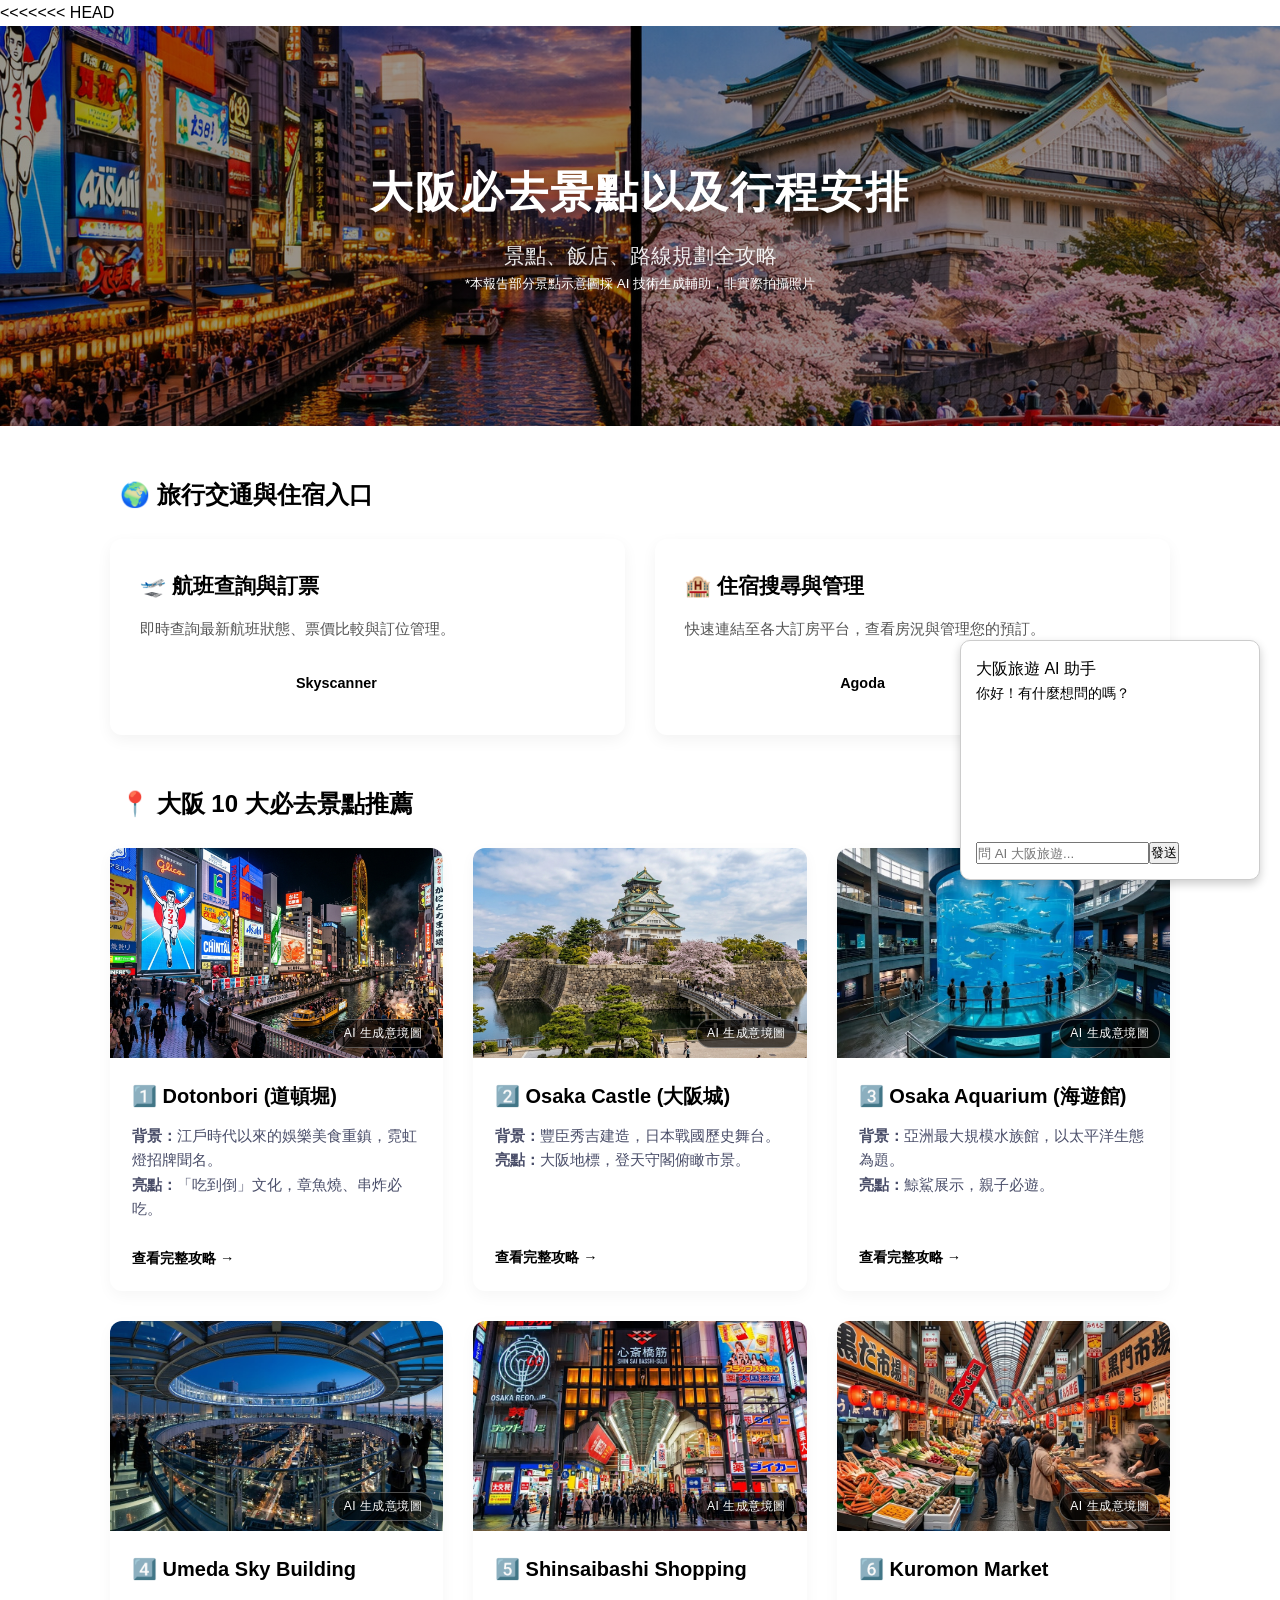
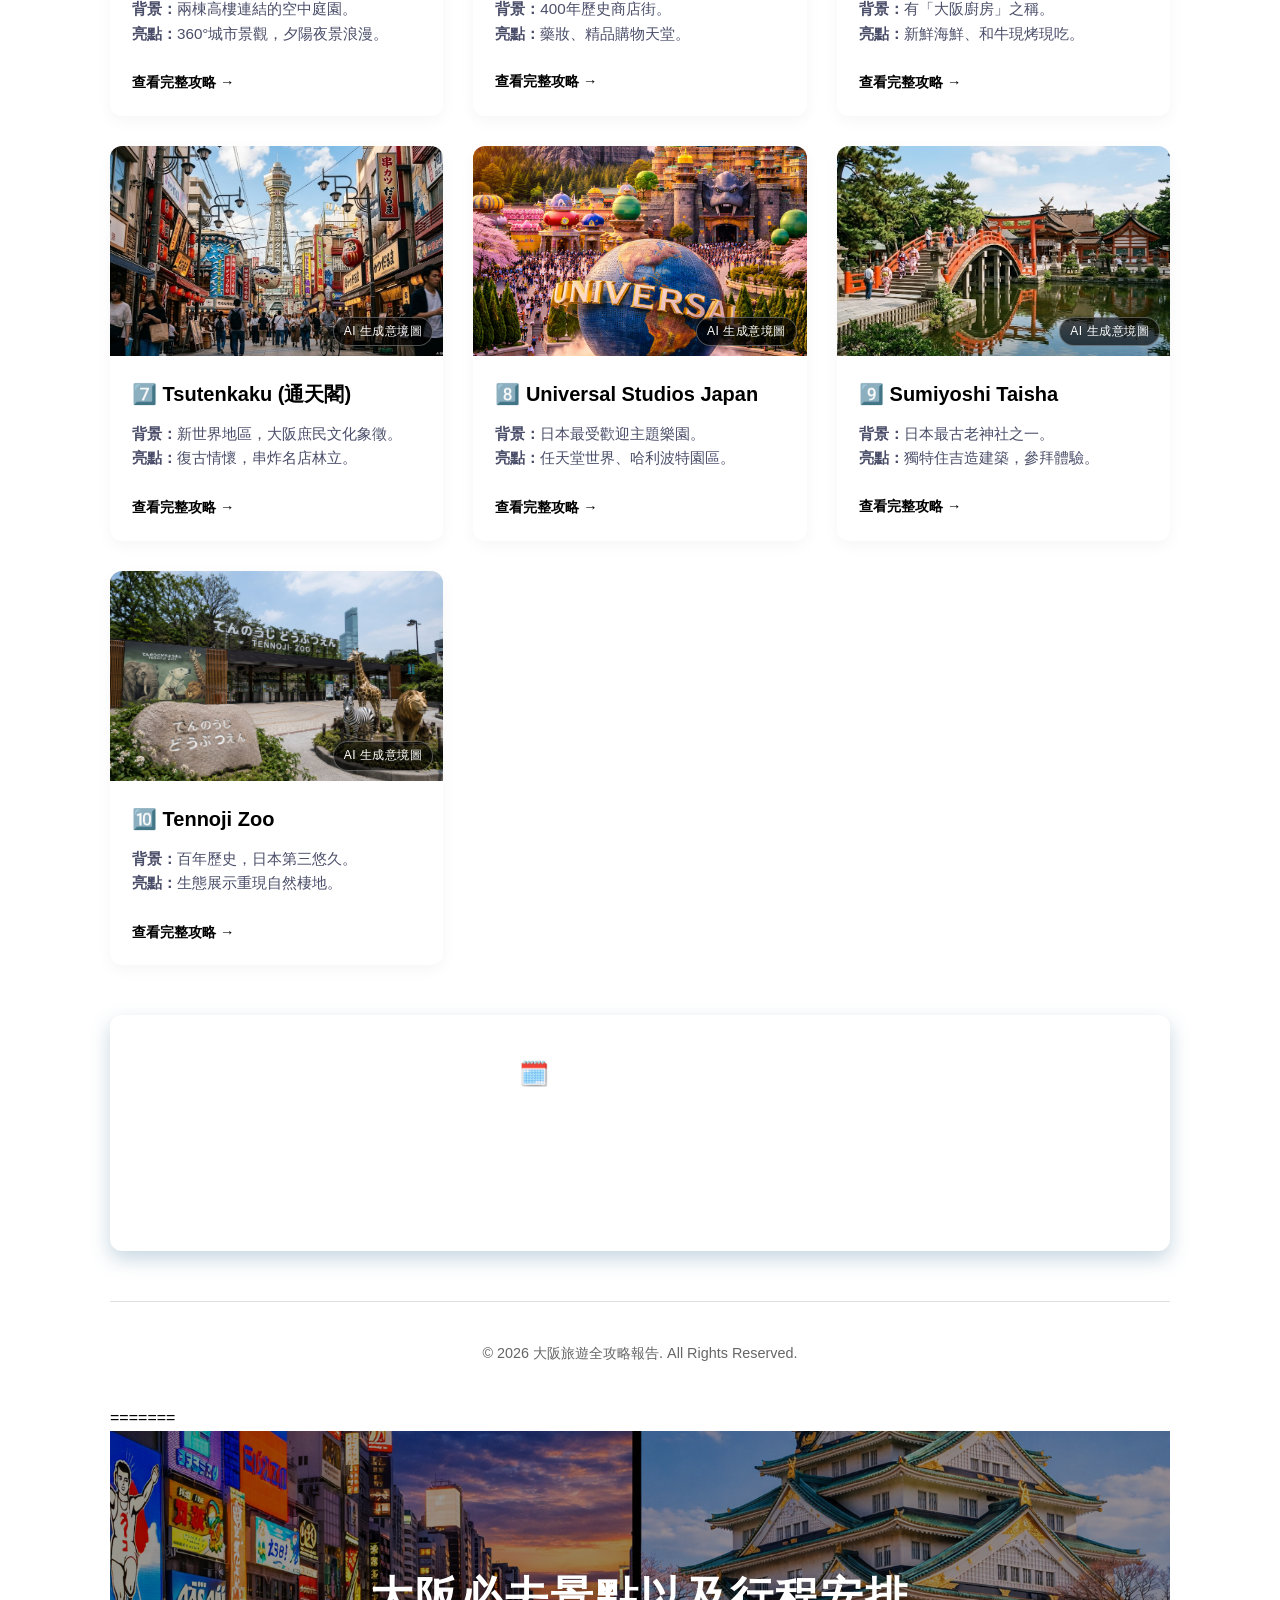
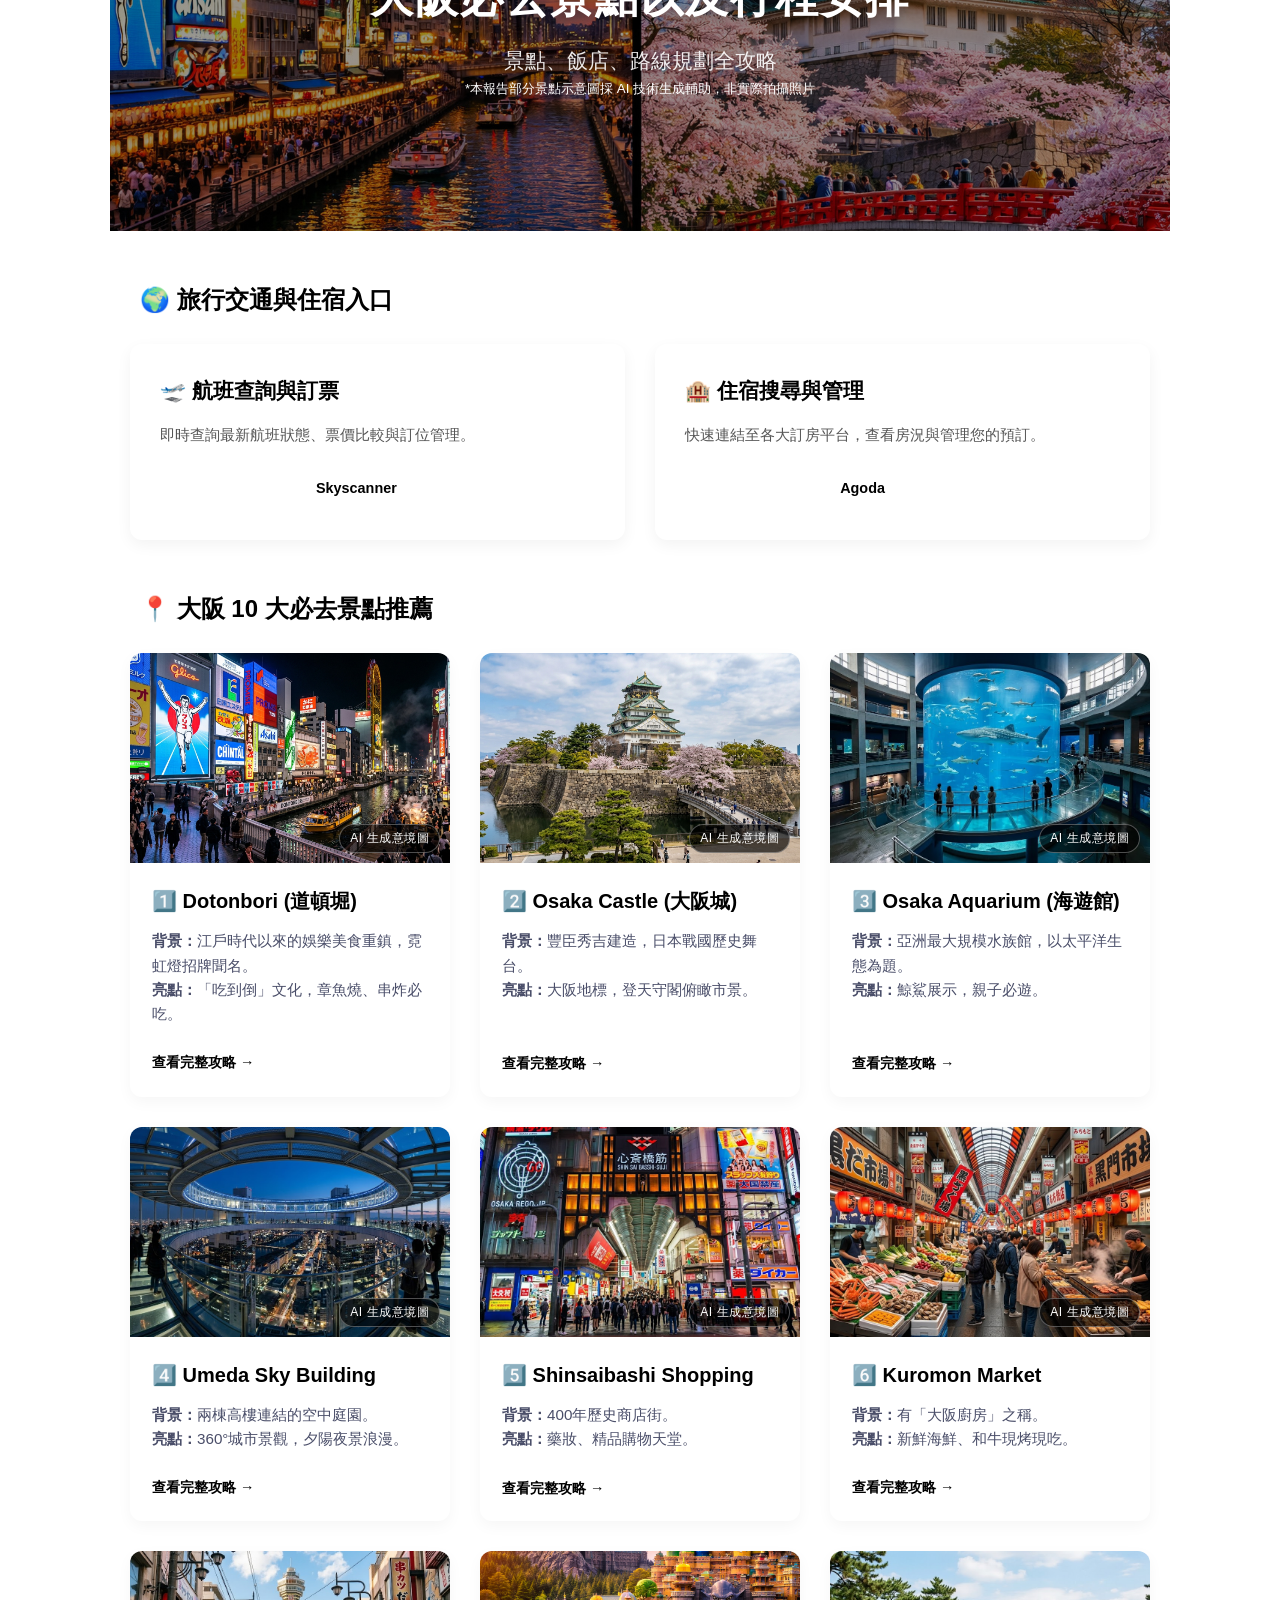
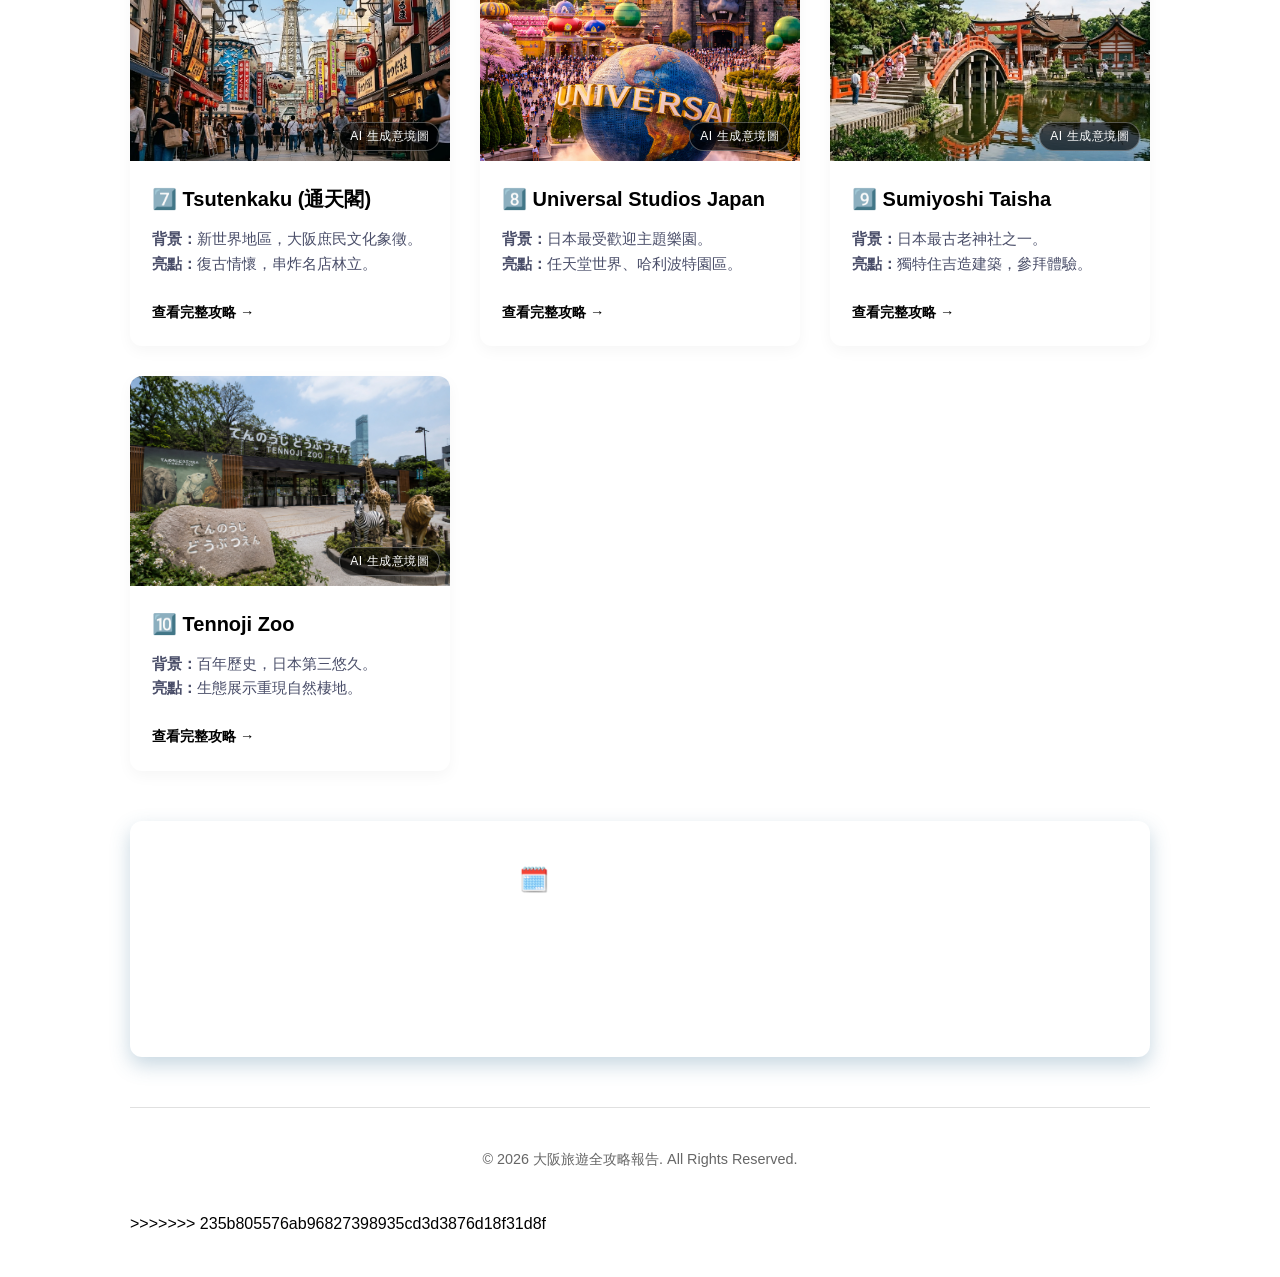
==== commit 02465d45: "Add files via upload" ====
--- a/index.html
+++ b/index.html
@@ -1,3 +1,222 @@
+<<<<<<< HEAD
+<!DOCTYPE html>
+<html lang="zh-TW">
+<head>
+    <meta charset="UTF-8">
+    <meta name="viewport" content="width=device-width, initial-scale=1.0">
+    <title>大阪旅遊全攻略 | 精選景點與行程規劃</title>
+    <link rel="stylesheet" href="style.css">
+</head>
+<body>
+
+    <!-- 頁首區塊 -->
+    <header class="hero-banner">
+        <h1>大阪必去景點以及行程安排</h1>
+        <p>景點、飯店、路線規劃全攻略</p>
+        <small>*本報告部分景點示意圖採 AI 技術生成輔助，非實際拍攝照片</small>
+    </header>
+
+    <div class="container">
+
+        <!-- 1. 交通與住宿入口 -->
+        <h2 id="logistics">🌍 旅行交通與住宿入口</h2>
+        <div class="logistics-grid">
+            <div class="logistics-card">
+                <h3>🛫 航班查詢與訂票</h3>
+                <p>即時查詢最新航班狀態、票價比較與訂位管理。</p>
+                <div class="btn-group">
+                    <a href="https://tw.trip.com/flights" target="_blank" class="logistics-btn">Trip.com 航班</a>
+                    <a href="https://www.skyscanner.com.tw" target="_blank" class="logistics-btn outline">Skyscanner</a>
+                </div>
+            </div>
+            <div class="logistics-card">
+                <h3>🏨 住宿搜尋與管理</h3>
+                <p>快速連結至各大訂房平台，查看房況與管理您的預訂。</p>
+                <div class="btn-group">
+                    <a href="https://www.booking.com" target="_blank" class="logistics-btn">Booking.com</a>
+                    <a href="https://www.agoda.com" target="_blank" class="logistics-btn outline">Agoda</a>
+                </div>
+            </div>
+        </div>
+
+        <!-- 2. 精選景點卡片 -->
+        <h2 id="spots">📍 大阪 10 大必去景點推薦</h2>
+        <div class="spots-grid">
+            <!-- 景點 1 -->
+            <a href="dotonbori.html" class="card-link">
+                <article class="spot-card">
+                    <div class="img-container">
+                        <img src="道頓堀.jpg" alt="道頓堀" class="spot-img">
+                        <span class="ai-tag">AI 生成意境圖</span>
+                    </div>
+                    <div class="spot-content">
+                        <h3 class="spot-title">1️⃣ Dotonbori (道頓堀)</h3>
+                        <p class="spot-info"><strong>背景：</strong>江戶時代以來的娛樂美食重鎮，霓虹燈招牌聞名。<br><strong>亮點：</strong>「吃到倒」文化，章魚燒、串炸必吃。</p>
+                        <span class="more-btn">查看完整攻略 →</span>
+                    </div>
+                </article>
+            </a>
+
+            <!-- 景點 2 -->
+            <a href="osakacastle.html" class="card-link">
+                <article class="spot-card">
+                    <div class="img-container">
+                        <img src="大阪城.jpg" alt="大阪城" class="spot-img">
+                        <span class="ai-tag">AI 生成意境圖</span>
+                    </div>
+                    <div class="spot-content">
+                        <h3 class="spot-title">2️⃣ Osaka Castle (大阪城)</h3>
+                        <p class="spot-info"><strong>背景：</strong>豐臣秀吉建造，日本戰國歷史舞台。<br><strong>亮點：</strong>大阪地標，登天守閣俯瞰市景。</p>
+                        <span class="more-btn">查看完整攻略 →</span>
+                    </div>
+                </article>
+            </a>
+
+            <!-- 景點 3 -->
+            <a href="kaiyukan.html" class="card-link">
+                <article class="spot-card">
+                    <div class="img-container">
+                        <img src="海遊館.jpg" alt="海遊館" class="spot-img">
+                        <span class="ai-tag">AI 生成意境圖</span>
+                    </div>
+                    <div class="spot-content">
+                        <h3 class="spot-title">3️⃣ Osaka Aquarium (海遊館)</h3>
+                        <p class="spot-info"><strong>背景：</strong>亞洲最大規模水族館，以太平洋生態為題。<br><strong>亮點：</strong>鯨鯊展示，親子必遊。</p>
+                        <span class="more-btn">查看完整攻略 →</span>
+                    </div>
+                </article>
+            </a>
+
+            <!-- 景點 4 -->
+            <a href="umedasky.html" class="card-link">
+                <article class="spot-card">
+                    <div class="img-container">
+                        <img src="梅田空中庭園.jpg" alt="梅田空中庭園" class="spot-img">
+                        <span class="ai-tag">AI 生成意境圖</span>
+                    </div>
+                    <div class="spot-content">
+                        <h3 class="spot-title">4️⃣ Umeda Sky Building</h3>
+                        <p class="spot-info"><strong>背景：</strong>兩棟高樓連結的空中庭園。<br><strong>亮點：</strong>360°城市景觀，夕陽夜景浪漫。</p>
+                        <span class="more-btn">查看完整攻略 →</span>
+                    </div>
+                </article>
+            </a>
+
+            <!-- 景點 5 -->
+            <a href="shinsaibashi.html" class="card-link">
+                <article class="spot-card">
+                    <div class="img-container">
+                        <img src="心齋橋.jpg" alt="心齋橋" class="spot-img">
+                        <span class="ai-tag">AI 生成意境圖</span>
+                    </div>
+                    <div class="spot-content">
+                        <h3 class="spot-title">5️⃣ Shinsaibashi Shopping</h3>
+                        <p class="spot-info"><strong>背景：</strong>400年歷史商店街。<br><strong>亮點：</strong>藥妝、精品購物天堂。</p>
+                        <span class="more-btn">查看完整攻略 →</span>
+                    </div>
+                </article>
+            </a>
+
+            <!-- 景點 6 -->
+            <a href="kuromon.html" class="card-link">
+                <article class="spot-card">
+                    <div class="img-container">
+                        <img src="黑門市場.jpg" alt="黑門市場" class="spot-img">
+                        <span class="ai-tag">AI 生成意境圖</span>
+                    </div>
+                    <div class="spot-content">
+                        <h3 class="spot-title">6️⃣ Kuromon Market</h3>
+                        <p class="spot-info"><strong>背景：</strong>有「大阪廚房」之稱。<br><strong>亮點：</strong>新鮮海鮮、和牛現烤現吃。</p>
+                        <span class="more-btn">查看完整攻略 →</span>
+                    </div>
+                </article>
+            </a>
+
+            <!-- 景點 7 -->
+            <a href="tsutenkaku.html" class="card-link">
+                <article class="spot-card">
+                    <div class="img-container">
+                        <img src="通天閣.jpg" alt="通天閣" class="spot-img">
+                        <span class="ai-tag">AI 生成意境圖</span>
+                    </div>
+                    <div class="spot-content">
+                        <h3 class="spot-title">7️⃣ Tsutenkaku (通天閣)</h3>
+                        <p class="spot-info"><strong>背景：</strong>新世界地區，大阪庶民文化象徵。<br><strong>亮點：</strong>復古情懷，串炸名店林立。</p>
+                        <span class="more-btn">查看完整攻略 →</span>
+                    </div>
+                </article>
+            </a>
+
+            <!-- 景點 8 -->
+            <a href="usj.html" class="card-link">
+                <article class="spot-card">
+                    <div class="img-container">
+                        <img src="環球影城.jpg" alt="日本環球影城" class="spot-img">
+                        <span class="ai-tag">AI 生成意境圖</span>
+                    </div>
+                    <div class="spot-content">
+                        <h3 class="spot-title">8️⃣ Universal Studios Japan</h3>
+                        <p class="spot-info"><strong>背景：</strong>日本最受歡迎主題樂園。<br><strong>亮點：</strong>任天堂世界、哈利波特園區。</p>
+                        <span class="more-btn">查看完整攻略 →</span>
+                    </div>
+                </article>
+            </a>
+
+            <!-- 景點 9 -->
+            <a href="sumiyoshitaisha.html" class="card-link">
+                <article class="spot-card">
+                    <div class="img-container">
+                        <img src="住吉大社.jpg" alt="住吉大社" class="spot-img">
+                        <span class="ai-tag">AI 生成意境圖</span>
+                    </div>
+                    <div class="spot-content">
+                        <h3 class="spot-title">9️⃣ Sumiyoshi Taisha</h3>
+                        <p class="spot-info"><strong>背景：</strong>日本最古老神社之一。<br><strong>亮點：</strong>獨特住吉造建築，參拜體驗。</p>
+                        <span class="more-btn">查看完整攻略 →</span>
+                    </div>
+                </article>
+            </a>
+
+            <!-- 景點 10 -->
+            <a href="tennojizoo.html" class="card-link">
+                <article class="spot-card">
+                    <div class="img-container">
+                        <img src="天王寺動物園.jpg" alt="天王寺動物園" class="spot-img">
+                        <span class="ai-tag">AI 生成意境圖</span>
+                    </div>
+                    <div class="spot-content">
+                        <h3 class="spot-title">🔟 Tennoji Zoo</h3>
+                        <p class="spot-info"><strong>背景：</strong>百年歷史，日本第三悠久。<br><strong>亮點：</strong>生態展示重現自然棲地。</p>
+                        <span class="more-btn">查看完整攻略 →</span>
+                    </div>
+                </article>
+            </a>
+        </div>
+    <!-- 行程專區入口 -->
+    <section class="itinerary-cta">
+        <div class="cta-content">
+            <h2>🗓️ 完整行程與預算規劃</h2>
+            <p>我們為您準備了 7 天 6 夜詳細的大阪自由行攻略，包含每日路線圖、推薦美食與費用預算。</p>
+            <a href="itinerary.html" class="cta-btn">查看 7 天完整行程 →</a>
+        </div>
+    </section>  
+
+    <!-- 固定在右下角的容器 -->
+    <div class="chat-widget" id="chat-widget">
+        <div id="chat-header">大阪旅遊 AI 助手</div>
+        <div id="ai-response">你好！有什麼想問的嗎？</div>
+        <div class="input-area">
+            <input type="text" id="user-input" placeholder="問 AI 大阪旅遊...">
+            <button onclick="sendMessage()">發送</button>
+        </div>
+    </div>    
+    
+    <!-- 頁尾 -->
+    <footer>
+        <p>© 2026 大阪旅遊全攻略報告. All Rights Reserved.</p>
+    </footer>
+</body>
+=======
 <!DOCTYPE html>
 <html lang="zh-TW">
 <head>
@@ -205,4 +424,5 @@
         <p>© 2026 大阪旅遊全攻略報告. All Rights Reserved.</p>
     </footer>
 </body>
+>>>>>>> 235b805576ab96827398935cd3d3876d18f31d8f
 </html>
--- a/style.css
+++ b/style.css
@@ -1,3 +1,574 @@
+<<<<<<< HEAD
+/* ==========================================
+   1. CSS 變數與基本設定 (Variables & Resets)
+   ========================================== */
+:root {
+    --primary-color: #e63946;
+    --secondary-color: #457b9d;
+    --bg-color: #f8f9fa;
+    --text-color: #2b2d42;
+    --card-bg: #ffffff;
+    --link-blue: #3498db;     /* 新增：預設連結藍 */
+    --rose-dust: #a65364;    /* 新增：玫瑰豆沙紅 */
+}
+
+* {
+    box-sizing: border-box;
+    margin: 0;
+    padding: 0;
+}
+
+body {
+    font-family: 'Segoe UI', Tahoma, Geneva, Verdana, sans-serif, "Microsoft JhengHei";
+    background-color: var(--bg-color);
+    color: var(--text-color);
+    line-height: 1.6;
+    overflow-x: hidden;
+}
+
+/* ==========================================
+   2. 動畫大師設定 (Keyframes)
+   ========================================== */
+@keyframes fadeInUp {
+    from {
+        opacity: 0;
+        transform: translateY(30px);
+    }
+    to {
+        opacity: 1;
+        transform: translateY(0);
+    }
+}
+
+@keyframes bannerPop {
+    from {
+        opacity: 0;
+        transform: scale(0.95);
+    }
+    to {
+        opacity: 1;
+        transform: scale(1);
+    }
+}
+
+@keyframes titlePulse {
+    0% { transform: scale(1); }
+    50% { transform: scale(1.03); color: var(--primary-color); }
+    100% { transform: scale(1); }
+}
+
+/* ==========================================
+   3. 頁首與版面區塊 (Header & Container)
+   ========================================== */
+header {
+    background: linear-gradient(rgba(0, 0, 0, 0.4), rgba(0, 0, 0, 0.5)), url('https://images.unsplash.com/photo-1590253183230-73aa5011a094?auto=format&fit=crop&w=1200&q=80') no-repeat center center/cover;
+    color: white;
+    text-align: center;
+    padding: 120px 20px;
+    animation: bannerPop 1.2s cubic-bezier(0.16, 1, 0.3, 1) forwards;
+}
+
+header h1 {
+    font-size: 2.7rem;
+    margin-bottom: 12px;
+    letter-spacing: 2px;
+    text-shadow: 0 4px 10px rgba(0,0,0,0.3);
+}
+
+header p {
+    font-size: 1.3rem;
+    opacity: 0.9;
+    text-shadow: 0 2px 5px rgba(0,0,0,0.3);
+}
+
+.container {
+    max-width: 1100px;
+    margin: 40px auto;
+    padding: 0 20px;
+}
+
+h2 {
+    color: var(--secondary-color);
+    border-left: 5px solid var(--primary-color);
+    padding-left: 10px;
+    margin: 50px 0 25px 0;
+}
+
+.currency-tip {
+    margin-bottom: 20px;
+    color: #666;
+}
+
+/* ==========================================
+   4. 景點卡片網格與等高布局 (Grid & Equal Height Cards)
+   ========================================== */
+.spots-grid {
+    display: grid;
+    grid-template-columns: repeat(auto-fit, minmax(300px, 1fr));
+    gap: 30px;
+}
+
+.card-link {
+    text-decoration: none;
+    color: inherit;
+    display: flex;
+    flex-direction: column;
+    height: 100%; 
+}
+
+.spot-card {
+    background-color: var(--card-bg);
+    border-radius: 12px;
+    overflow: hidden;
+    box-shadow: 0 5px 15px rgba(0,0,0,0.04);
+    display: flex;
+    flex-direction: column;
+    height: 100%;
+    width: 100%;
+    transition: transform 0.4s cubic-bezier(0.16, 1, 0.3, 1), box-shadow 0.4s ease;
+    animation: fadeInUp 0.8s ease-out both;
+}
+
+.spot-card:nth-child(1) { animation-delay: 0.1s; }
+.spot-card:nth-child(2) { animation-delay: 0.2s; }
+.spot-card:nth-child(3) { animation-delay: 0.3s; }
+.spot-card:nth-child(4) { animation-delay: 0.4s; }
+.spot-card:nth-child(5) { animation-delay: 0.5s; }
+.spot-card:nth-child(6) { animation-delay: 0.6s; }
+.spot-card:nth-child(7) { animation-delay: 0.7s; }
+.spot-card:nth-child(8) { animation-delay: 0.8s; }
+.spot-card:nth-child(9) { animation-delay: 0.9s; }
+.spot-card:nth-child(10) { animation-delay: 1.0s; }
+
+.spot-card:hover {
+    transform: translateY(-8px);
+    box-shadow: 0 12px 24px rgba(0,0,0,0.12);
+}
+
+.img-container {
+    position: relative; 
+    width: 100%;
+    height: 210px;
+    overflow: hidden;   
+    background-color: #e9ecef;
+    flex-shrink: 0; 
+}
+
+.spot-img {
+    width: 100%;
+    height: 100%;
+    object-fit: cover;
+    transition: transform 0.6s cubic-bezier(0.16, 1, 0.3, 1);
+}
+
+.spot-card:hover .spot-img {
+    transform: scale(1.08); 
+}
+
+.spot-content {
+    padding: 22px;
+    display: flex;
+    flex-direction: column;
+    flex: 1; 
+}
+
+.spot-title {
+    font-size: 1.25rem;
+    color: var(--text-color);
+    margin-bottom: 12px;
+    display: flex;
+    align-items: center;
+    gap: 10px;
+}
+
+.spot-info {
+    font-size: 0.95rem;
+    margin-bottom: 10px;
+    color: #4a4e69;
+}
+
+.spot-info strong {
+    color: var(--secondary-color);
+}
+
+/* 按鈕樣式 */
+.more-btn {
+    display: inline-block;
+    margin-top: auto; 
+    padding-top: 15px; 
+    font-size: 0.9rem;
+    color: var(--primary-color);
+    font-weight: bold;
+    border-bottom: 1px dashed var(--primary-color);
+    transition: color 0.3s ease, border-color 0.3s ease;
+    align-self: flex-start;
+}
+
+.card-link:hover .more-btn {
+    color: var(--secondary-color);
+    border-bottom-color: var(--secondary-color);
+}
+
+/* 新增：文字連結樣式 (用於「查看完整攻略」) */
+.view-guide-link {
+    display: inline-block;
+    color: var(--link-blue);
+    text-decoration: none;
+    font-weight: 500;
+    transition: all 0.3s ease;
+    padding-bottom: 2px;
+    border-bottom: 1px dashed var(--link-blue);
+}
+
+.view-guide-link:hover {
+    color: var(--rose-dust);
+    border-bottom-color: var(--rose-dust);
+}
+
+/* ==========================================
+   5. 行程時間軸 (Timeline)
+   ========================================== */
+.timeline {
+    position: relative;
+    padding: 20px 0;
+}
+
+.day-card {
+    background-color: var(--card-bg);
+    padding: 25px;
+    border-radius: 12px;
+    margin-bottom: 25px;
+    box-shadow: 0 4px 10px rgba(0,0,0,0.02);
+    border-top: 4px solid var(--secondary-color);
+    transition: border-color 0.3s ease, transform 0.3s ease;
+}
+
+.day-card:hover {
+    border-top-color: var(--primary-color);
+    transform: translateX(5px); 
+}
+
+.day-title {
+    font-size: 1.25rem;
+    color: var(--secondary-color);
+    margin-bottom: 15px;
+    display: flex;
+    align-items: center;
+    gap: 10px;
+    transition: color 0.3s ease;
+}
+
+.day-card:hover .day-title {
+    animation: titlePulse 0.6s ease-in-out;
+    color: var(--primary-color);
+}
+
+.schedule-list {
+    list-style: none;
+    padding-left: 10px;
+}
+
+.schedule-list li {
+    margin-bottom: 10px;
+    position: relative;
+    padding-left: 20px;
+    transition: transform 0.2s ease;
+}
+
+.schedule-list li:hover {
+    transform: translateX(3px);
+    color: #000;
+}
+
+.schedule-list li::before {
+    content: "•";
+    color: var(--primary-color);
+    font-weight: bold;
+    position: absolute;
+    left: 0;
+}
+
+.day-summary {
+    background-color: #f1faee;
+    padding: 12px 18px;
+    border-radius: 6px;
+    margin-top: 15px;
+    font-size: 0.95rem;
+    border-left: 3px solid #a8dadc;
+}
+
+/* ==========================================
+   6. 預算表格與旅遊小技巧 (Table & Tips)
+   ========================================== */
+table {
+    width: 100%;
+    border-collapse: collapse;
+    margin: 20px 0;
+    background-color: var(--card-bg);
+    border-radius: 12px;
+    overflow: hidden;
+    box-shadow: 0 5px 15px rgba(0,0,0,0.04);
+}
+
+th, td {
+    padding: 16px;
+    text-align: left;
+}
+
+th {
+    background-color: var(--secondary-color);
+    color: white;
+    font-weight: bold;
+}
+
+tr:nth-child(even) {
+    background-color: #f8f9fa;
+}
+
+tr {
+    border-bottom: 1px solid #eeeeee;
+    transition: background-color 0.2s ease;
+}
+
+tr:hover td {
+    background-color: #edf2f4; 
+}
+
+.tips-box {
+    background: linear-gradient(135deg, #ffb703, #fb8500);
+    color: white;
+    padding: 30px;
+    border-radius: 12px;
+    margin-top: 40px;
+    box-shadow: 0 6px 18px rgba(251, 133, 0, 0.2);
+}
+
+.tips-box h3 {
+    margin-bottom: 15px;
+    display: flex;
+    align-items: center;
+    gap: 10px;
+}
+
+.tips-box ul {
+    list-style-type: none;
+}
+
+.tips-box ul li {
+    margin-bottom: 10px;
+    padding-left: 25px;
+    position: relative;
+}
+
+.tips-box ul li::before {
+    content: "✔";
+    position: absolute;
+    left: 0;
+}
+
+/* ==========================================
+   7. 頁尾與 AI 聲明專屬樣式 (Footer & AI Notice)
+   ========================================== */
+footer {
+    text-align: center;
+    padding: 40px 0;
+    margin-top: 50px;
+    border-top: 1px solid #e0e0e0; /* 使用細線分隔，比大色塊更有質感 */
+    color: #666; /* 改用柔和的深灰色文字，不搶眼 */
+    font-size: 0.9rem;
+}
+
+.ai-notice-global {
+    font-size: 0.95rem !important;
+    color: #ffb703;
+    margin-top: 15px;
+    font-style: italic;
+    opacity: 0.9;
+    text-shadow: 0 1px 3px rgba(0,0,0,0.5);
+}
+
+.ai-tag {
+    position: absolute;
+    bottom: 10px;
+    right: 10px;
+    background-color: rgba(0, 0, 0, 0.65);
+    color: #fff;
+    padding: 4px 10px;
+    border-radius: 20px;
+    font-size: 0.75rem;
+    letter-spacing: 0.5px;
+    border: 1px solid rgba(255, 255, 255, 0.3);
+    pointer-events: none; 
+    z-index: 2;
+    transition: background-color 0.3s ease;
+}
+
+.spot-card:hover .ai-tag {
+    background-color: rgba(230, 57, 70, 0.85);
+}
+
+/* ==========================================
+   8. 交通與住宿卡片專屬樣式 (Logistics Section)
+   ========================================== */
+.logistics-grid {
+    display: grid;
+    grid-template-columns: repeat(auto-fit, minmax(400px, 1fr));
+    gap: 30px;
+    margin-bottom: 50px;
+}
+
+.logistics-card {
+    background-color: var(--card-bg);
+    padding: 30px;
+    border-radius: 12px;
+    box-shadow: 0 5px 15px rgba(0,0,0,0.05);
+    border-left: 5px solid var(--secondary-color);
+}
+
+.logistics-card h3 {
+    color: var(--secondary-color);
+    margin-bottom: 15px;
+    font-size: 1.3rem;
+}
+
+.logistics-card p {
+    color: #555;
+    margin-bottom: 20px;
+    font-size: 0.95rem;
+}
+
+/* 按鈕群組與按鈕樣式 */
+.btn-group {
+    display: flex;
+    gap: 10px;
+}
+
+.logistics-btn {
+    display: inline-block;
+    padding: 10px 18px;
+    background-color: var(--secondary-color);
+    color: white;
+    text-decoration: none;
+    border-radius: 6px;
+    font-size: 0.9rem;
+    font-weight: bold;
+    transition: background 0.3s ease, transform 0.2s ease;
+}
+
+.logistics-btn:hover {
+    background-color: #2a5d7c;
+    transform: translateY(-2px);
+}
+
+/* 空心按鈕樣式 */
+.logistics-btn.outline {
+    background-color: transparent;
+    border: 2px solid var(--secondary-color);
+    color: var(--secondary-color);
+}
+
+.logistics-btn.outline:hover {
+    background-color: var(--secondary-color);
+    color: white;
+}
+
+@media (max-width: 768px) {
+    .logistics-grid { grid-template-columns: 1fr; }
+}
+
+/* ==========================================
+   9. 行程專區入口樣式 (Itinerary CTA)
+   ========================================== */
+.itinerary-cta {
+    background: linear-gradient(135deg, var(--secondary-color), #264653);
+    padding: 40px;
+    border-radius: 12px;
+    color: white;
+    text-align: center;
+    margin: 50px 0;
+    box-shadow: 0 8px 20px rgba(69, 123, 157, 0.3);
+}
+
+.itinerary-cta h2 {
+    color: white;
+    border: none; /* 移除原本的左邊框線 */
+    margin-top: 0;
+    margin-bottom: 15px;
+    text-align: center;
+}
+
+.itinerary-cta p {
+    margin-bottom: 25px;
+    opacity: 0.9;
+    font-size: 1.1rem;
+}
+
+.cta-btn {
+    display: inline-block;
+    padding: 12px 30px;
+    background-color: white;
+    color: var(--secondary-color);
+    text-decoration: none;
+    border-radius: 50px; /* 圓角按鈕 */
+    font-weight: bold;
+    font-size: 1rem;
+    transition: transform 0.3s ease, box-shadow 0.3s ease;
+}
+
+.cta-btn:hover {
+    transform: scale(1.05);
+    box-shadow: 0 5px 15px rgba(0,0,0,0.2);
+}
+
+.hero-banner {
+    /* 這裡設定圖片與遮罩：黑色半透明遮罩 + 你的圖片路徑 */
+    background-image: linear-gradient(rgba(0, 0, 0, 0.4), rgba(0, 0, 0, 0.4)), 
+                      url('home.jpg');
+    
+    /* 讓圖片填滿區塊並置中 */
+    background-size: cover;
+    background-position: center;
+    background-repeat: no-repeat;
+    
+    /* 調整區塊高度，讓圖片顯示完整 */
+    height: 400px; 
+    
+    /* 讓內容垂直與水平置中 */
+    display: flex;
+    flex-direction: column;
+    justify-content: center;
+    align-items: center;
+    
+    /* 文字設定 */
+    color: white;
+    text-align: center;
+    padding: 20px;
+}
+
+.chat-widget {
+  position: fixed; /* 這是關鍵：固定位置 */
+  bottom: 20px;    /* 距離底部 20px */
+  right: 20px;     /* 距離右側 20px */
+  width: 300px;    /* 寬度 */
+  background: white;
+  border: 1px solid #ccc;
+  border-radius: 10px;
+  box-shadow: 0 4px 10px rgba(0,0,0,0.2); /* 陰影讓它浮起來 */
+  padding: 15px;
+  z-index: 9999;   /* 確保它在最上層，不會被其他圖片擋住 */
+}
+
+#ai-response {
+  height: 150px;
+  overflow-y: auto; /* 超過高度自動捲動 */
+  margin-bottom: 10px;
+  font-size: 14px;
+}
+
+.input-area {
+  display: flex;
+}
+=======
 /* ==========================================
    1. CSS 變數與基本設定 (Variables & Resets)
    ========================================== */
@@ -543,3 +1114,4 @@
     text-align: center;
     padding: 20px;
 }
+>>>>>>> 235b805576ab96827398935cd3d3876d18f31d8f
--- a/style.css
+++ b/style.css
@@ -1,3 +1,574 @@
+<<<<<<< HEAD
+/* ==========================================
+   1. CSS 變數與基本設定 (Variables & Resets)
+   ========================================== */
+:root {
+    --primary-color: #e63946;
+    --secondary-color: #457b9d;
+    --bg-color: #f8f9fa;
+    --text-color: #2b2d42;
+    --card-bg: #ffffff;
+    --link-blue: #3498db;     /* 新增：預設連結藍 */
+    --rose-dust: #a65364;    /* 新增：玫瑰豆沙紅 */
+}
+
+* {
+    box-sizing: border-box;
+    margin: 0;
+    padding: 0;
+}
+
+body {
+    font-family: 'Segoe UI', Tahoma, Geneva, Verdana, sans-serif, "Microsoft JhengHei";
+    background-color: var(--bg-color);
+    color: var(--text-color);
+    line-height: 1.6;
+    overflow-x: hidden;
+}
+
+/* ==========================================
+   2. 動畫大師設定 (Keyframes)
+   ========================================== */
+@keyframes fadeInUp {
+    from {
+        opacity: 0;
+        transform: translateY(30px);
+    }
+    to {
+        opacity: 1;
+        transform: translateY(0);
+    }
+}
+
+@keyframes bannerPop {
+    from {
+        opacity: 0;
+        transform: scale(0.95);
+    }
+    to {
+        opacity: 1;
+        transform: scale(1);
+    }
+}
+
+@keyframes titlePulse {
+    0% { transform: scale(1); }
+    50% { transform: scale(1.03); color: var(--primary-color); }
+    100% { transform: scale(1); }
+}
+
+/* ==========================================
+   3. 頁首與版面區塊 (Header & Container)
+   ========================================== */
+header {
+    background: linear-gradient(rgba(0, 0, 0, 0.4), rgba(0, 0, 0, 0.5)), url('https://images.unsplash.com/photo-1590253183230-73aa5011a094?auto=format&fit=crop&w=1200&q=80') no-repeat center center/cover;
+    color: white;
+    text-align: center;
+    padding: 120px 20px;
+    animation: bannerPop 1.2s cubic-bezier(0.16, 1, 0.3, 1) forwards;
+}
+
+header h1 {
+    font-size: 2.7rem;
+    margin-bottom: 12px;
+    letter-spacing: 2px;
+    text-shadow: 0 4px 10px rgba(0,0,0,0.3);
+}
+
+header p {
+    font-size: 1.3rem;
+    opacity: 0.9;
+    text-shadow: 0 2px 5px rgba(0,0,0,0.3);
+}
+
+.container {
+    max-width: 1100px;
+    margin: 40px auto;
+    padding: 0 20px;
+}
+
+h2 {
+    color: var(--secondary-color);
+    border-left: 5px solid var(--primary-color);
+    padding-left: 10px;
+    margin: 50px 0 25px 0;
+}
+
+.currency-tip {
+    margin-bottom: 20px;
+    color: #666;
+}
+
+/* ==========================================
+   4. 景點卡片網格與等高布局 (Grid & Equal Height Cards)
+   ========================================== */
+.spots-grid {
+    display: grid;
+    grid-template-columns: repeat(auto-fit, minmax(300px, 1fr));
+    gap: 30px;
+}
+
+.card-link {
+    text-decoration: none;
+    color: inherit;
+    display: flex;
+    flex-direction: column;
+    height: 100%; 
+}
+
+.spot-card {
+    background-color: var(--card-bg);
+    border-radius: 12px;
+    overflow: hidden;
+    box-shadow: 0 5px 15px rgba(0,0,0,0.04);
+    display: flex;
+    flex-direction: column;
+    height: 100%;
+    width: 100%;
+    transition: transform 0.4s cubic-bezier(0.16, 1, 0.3, 1), box-shadow 0.4s ease;
+    animation: fadeInUp 0.8s ease-out both;
+}
+
+.spot-card:nth-child(1) { animation-delay: 0.1s; }
+.spot-card:nth-child(2) { animation-delay: 0.2s; }
+.spot-card:nth-child(3) { animation-delay: 0.3s; }
+.spot-card:nth-child(4) { animation-delay: 0.4s; }
+.spot-card:nth-child(5) { animation-delay: 0.5s; }
+.spot-card:nth-child(6) { animation-delay: 0.6s; }
+.spot-card:nth-child(7) { animation-delay: 0.7s; }
+.spot-card:nth-child(8) { animation-delay: 0.8s; }
+.spot-card:nth-child(9) { animation-delay: 0.9s; }
+.spot-card:nth-child(10) { animation-delay: 1.0s; }
+
+.spot-card:hover {
+    transform: translateY(-8px);
+    box-shadow: 0 12px 24px rgba(0,0,0,0.12);
+}
+
+.img-container {
+    position: relative; 
+    width: 100%;
+    height: 210px;
+    overflow: hidden;   
+    background-color: #e9ecef;
+    flex-shrink: 0; 
+}
+
+.spot-img {
+    width: 100%;
+    height: 100%;
+    object-fit: cover;
+    transition: transform 0.6s cubic-bezier(0.16, 1, 0.3, 1);
+}
+
+.spot-card:hover .spot-img {
+    transform: scale(1.08); 
+}
+
+.spot-content {
+    padding: 22px;
+    display: flex;
+    flex-direction: column;
+    flex: 1; 
+}
+
+.spot-title {
+    font-size: 1.25rem;
+    color: var(--text-color);
+    margin-bottom: 12px;
+    display: flex;
+    align-items: center;
+    gap: 10px;
+}
+
+.spot-info {
+    font-size: 0.95rem;
+    margin-bottom: 10px;
+    color: #4a4e69;
+}
+
+.spot-info strong {
+    color: var(--secondary-color);
+}
+
+/* 按鈕樣式 */
+.more-btn {
+    display: inline-block;
+    margin-top: auto; 
+    padding-top: 15px; 
+    font-size: 0.9rem;
+    color: var(--primary-color);
+    font-weight: bold;
+    border-bottom: 1px dashed var(--primary-color);
+    transition: color 0.3s ease, border-color 0.3s ease;
+    align-self: flex-start;
+}
+
+.card-link:hover .more-btn {
+    color: var(--secondary-color);
+    border-bottom-color: var(--secondary-color);
+}
+
+/* 新增：文字連結樣式 (用於「查看完整攻略」) */
+.view-guide-link {
+    display: inline-block;
+    color: var(--link-blue);
+    text-decoration: none;
+    font-weight: 500;
+    transition: all 0.3s ease;
+    padding-bottom: 2px;
+    border-bottom: 1px dashed var(--link-blue);
+}
+
+.view-guide-link:hover {
+    color: var(--rose-dust);
+    border-bottom-color: var(--rose-dust);
+}
+
+/* ==========================================
+   5. 行程時間軸 (Timeline)
+   ========================================== */
+.timeline {
+    position: relative;
+    padding: 20px 0;
+}
+
+.day-card {
+    background-color: var(--card-bg);
+    padding: 25px;
+    border-radius: 12px;
+    margin-bottom: 25px;
+    box-shadow: 0 4px 10px rgba(0,0,0,0.02);
+    border-top: 4px solid var(--secondary-color);
+    transition: border-color 0.3s ease, transform 0.3s ease;
+}
+
+.day-card:hover {
+    border-top-color: var(--primary-color);
+    transform: translateX(5px); 
+}
+
+.day-title {
+    font-size: 1.25rem;
+    color: var(--secondary-color);
+    margin-bottom: 15px;
+    display: flex;
+    align-items: center;
+    gap: 10px;
+    transition: color 0.3s ease;
+}
+
+.day-card:hover .day-title {
+    animation: titlePulse 0.6s ease-in-out;
+    color: var(--primary-color);
+}
+
+.schedule-list {
+    list-style: none;
+    padding-left: 10px;
+}
+
+.schedule-list li {
+    margin-bottom: 10px;
+    position: relative;
+    padding-left: 20px;
+    transition: transform 0.2s ease;
+}
+
+.schedule-list li:hover {
+    transform: translateX(3px);
+    color: #000;
+}
+
+.schedule-list li::before {
+    content: "•";
+    color: var(--primary-color);
+    font-weight: bold;
+    position: absolute;
+    left: 0;
+}
+
+.day-summary {
+    background-color: #f1faee;
+    padding: 12px 18px;
+    border-radius: 6px;
+    margin-top: 15px;
+    font-size: 0.95rem;
+    border-left: 3px solid #a8dadc;
+}
+
+/* ==========================================
+   6. 預算表格與旅遊小技巧 (Table & Tips)
+   ========================================== */
+table {
+    width: 100%;
+    border-collapse: collapse;
+    margin: 20px 0;
+    background-color: var(--card-bg);
+    border-radius: 12px;
+    overflow: hidden;
+    box-shadow: 0 5px 15px rgba(0,0,0,0.04);
+}
+
+th, td {
+    padding: 16px;
+    text-align: left;
+}
+
+th {
+    background-color: var(--secondary-color);
+    color: white;
+    font-weight: bold;
+}
+
+tr:nth-child(even) {
+    background-color: #f8f9fa;
+}
+
+tr {
+    border-bottom: 1px solid #eeeeee;
+    transition: background-color 0.2s ease;
+}
+
+tr:hover td {
+    background-color: #edf2f4; 
+}
+
+.tips-box {
+    background: linear-gradient(135deg, #ffb703, #fb8500);
+    color: white;
+    padding: 30px;
+    border-radius: 12px;
+    margin-top: 40px;
+    box-shadow: 0 6px 18px rgba(251, 133, 0, 0.2);
+}
+
+.tips-box h3 {
+    margin-bottom: 15px;
+    display: flex;
+    align-items: center;
+    gap: 10px;
+}
+
+.tips-box ul {
+    list-style-type: none;
+}
+
+.tips-box ul li {
+    margin-bottom: 10px;
+    padding-left: 25px;
+    position: relative;
+}
+
+.tips-box ul li::before {
+    content: "✔";
+    position: absolute;
+    left: 0;
+}
+
+/* ==========================================
+   7. 頁尾與 AI 聲明專屬樣式 (Footer & AI Notice)
+   ========================================== */
+footer {
+    text-align: center;
+    padding: 40px 0;
+    margin-top: 50px;
+    border-top: 1px solid #e0e0e0; /* 使用細線分隔，比大色塊更有質感 */
+    color: #666; /* 改用柔和的深灰色文字，不搶眼 */
+    font-size: 0.9rem;
+}
+
+.ai-notice-global {
+    font-size: 0.95rem !important;
+    color: #ffb703;
+    margin-top: 15px;
+    font-style: italic;
+    opacity: 0.9;
+    text-shadow: 0 1px 3px rgba(0,0,0,0.5);
+}
+
+.ai-tag {
+    position: absolute;
+    bottom: 10px;
+    right: 10px;
+    background-color: rgba(0, 0, 0, 0.65);
+    color: #fff;
+    padding: 4px 10px;
+    border-radius: 20px;
+    font-size: 0.75rem;
+    letter-spacing: 0.5px;
+    border: 1px solid rgba(255, 255, 255, 0.3);
+    pointer-events: none; 
+    z-index: 2;
+    transition: background-color 0.3s ease;
+}
+
+.spot-card:hover .ai-tag {
+    background-color: rgba(230, 57, 70, 0.85);
+}
+
+/* ==========================================
+   8. 交通與住宿卡片專屬樣式 (Logistics Section)
+   ========================================== */
+.logistics-grid {
+    display: grid;
+    grid-template-columns: repeat(auto-fit, minmax(400px, 1fr));
+    gap: 30px;
+    margin-bottom: 50px;
+}
+
+.logistics-card {
+    background-color: var(--card-bg);
+    padding: 30px;
+    border-radius: 12px;
+    box-shadow: 0 5px 15px rgba(0,0,0,0.05);
+    border-left: 5px solid var(--secondary-color);
+}
+
+.logistics-card h3 {
+    color: var(--secondary-color);
+    margin-bottom: 15px;
+    font-size: 1.3rem;
+}
+
+.logistics-card p {
+    color: #555;
+    margin-bottom: 20px;
+    font-size: 0.95rem;
+}
+
+/* 按鈕群組與按鈕樣式 */
+.btn-group {
+    display: flex;
+    gap: 10px;
+}
+
+.logistics-btn {
+    display: inline-block;
+    padding: 10px 18px;
+    background-color: var(--secondary-color);
+    color: white;
+    text-decoration: none;
+    border-radius: 6px;
+    font-size: 0.9rem;
+    font-weight: bold;
+    transition: background 0.3s ease, transform 0.2s ease;
+}
+
+.logistics-btn:hover {
+    background-color: #2a5d7c;
+    transform: translateY(-2px);
+}
+
+/* 空心按鈕樣式 */
+.logistics-btn.outline {
+    background-color: transparent;
+    border: 2px solid var(--secondary-color);
+    color: var(--secondary-color);
+}
+
+.logistics-btn.outline:hover {
+    background-color: var(--secondary-color);
+    color: white;
+}
+
+@media (max-width: 768px) {
+    .logistics-grid { grid-template-columns: 1fr; }
+}
+
+/* ==========================================
+   9. 行程專區入口樣式 (Itinerary CTA)
+   ========================================== */
+.itinerary-cta {
+    background: linear-gradient(135deg, var(--secondary-color), #264653);
+    padding: 40px;
+    border-radius: 12px;
+    color: white;
+    text-align: center;
+    margin: 50px 0;
+    box-shadow: 0 8px 20px rgba(69, 123, 157, 0.3);
+}
+
+.itinerary-cta h2 {
+    color: white;
+    border: none; /* 移除原本的左邊框線 */
+    margin-top: 0;
+    margin-bottom: 15px;
+    text-align: center;
+}
+
+.itinerary-cta p {
+    margin-bottom: 25px;
+    opacity: 0.9;
+    font-size: 1.1rem;
+}
+
+.cta-btn {
+    display: inline-block;
+    padding: 12px 30px;
+    background-color: white;
+    color: var(--secondary-color);
+    text-decoration: none;
+    border-radius: 50px; /* 圓角按鈕 */
+    font-weight: bold;
+    font-size: 1rem;
+    transition: transform 0.3s ease, box-shadow 0.3s ease;
+}
+
+.cta-btn:hover {
+    transform: scale(1.05);
+    box-shadow: 0 5px 15px rgba(0,0,0,0.2);
+}
+
+.hero-banner {
+    /* 這裡設定圖片與遮罩：黑色半透明遮罩 + 你的圖片路徑 */
+    background-image: linear-gradient(rgba(0, 0, 0, 0.4), rgba(0, 0, 0, 0.4)), 
+                      url('home.jpg');
+    
+    /* 讓圖片填滿區塊並置中 */
+    background-size: cover;
+    background-position: center;
+    background-repeat: no-repeat;
+    
+    /* 調整區塊高度，讓圖片顯示完整 */
+    height: 400px; 
+    
+    /* 讓內容垂直與水平置中 */
+    display: flex;
+    flex-direction: column;
+    justify-content: center;
+    align-items: center;
+    
+    /* 文字設定 */
+    color: white;
+    text-align: center;
+    padding: 20px;
+}
+
+.chat-widget {
+  position: fixed; /* 這是關鍵：固定位置 */
+  bottom: 20px;    /* 距離底部 20px */
+  right: 20px;     /* 距離右側 20px */
+  width: 300px;    /* 寬度 */
+  background: white;
+  border: 1px solid #ccc;
+  border-radius: 10px;
+  box-shadow: 0 4px 10px rgba(0,0,0,0.2); /* 陰影讓它浮起來 */
+  padding: 15px;
+  z-index: 9999;   /* 確保它在最上層，不會被其他圖片擋住 */
+}
+
+#ai-response {
+  height: 150px;
+  overflow-y: auto; /* 超過高度自動捲動 */
+  margin-bottom: 10px;
+  font-size: 14px;
+}
+
+.input-area {
+  display: flex;
+}
+=======
 /* ==========================================
    1. CSS 變數與基本設定 (Variables & Resets)
    ========================================== */
@@ -543,3 +1114,4 @@
     text-align: center;
     padding: 20px;
 }
+>>>>>>> 235b805576ab96827398935cd3d3876d18f31d8f
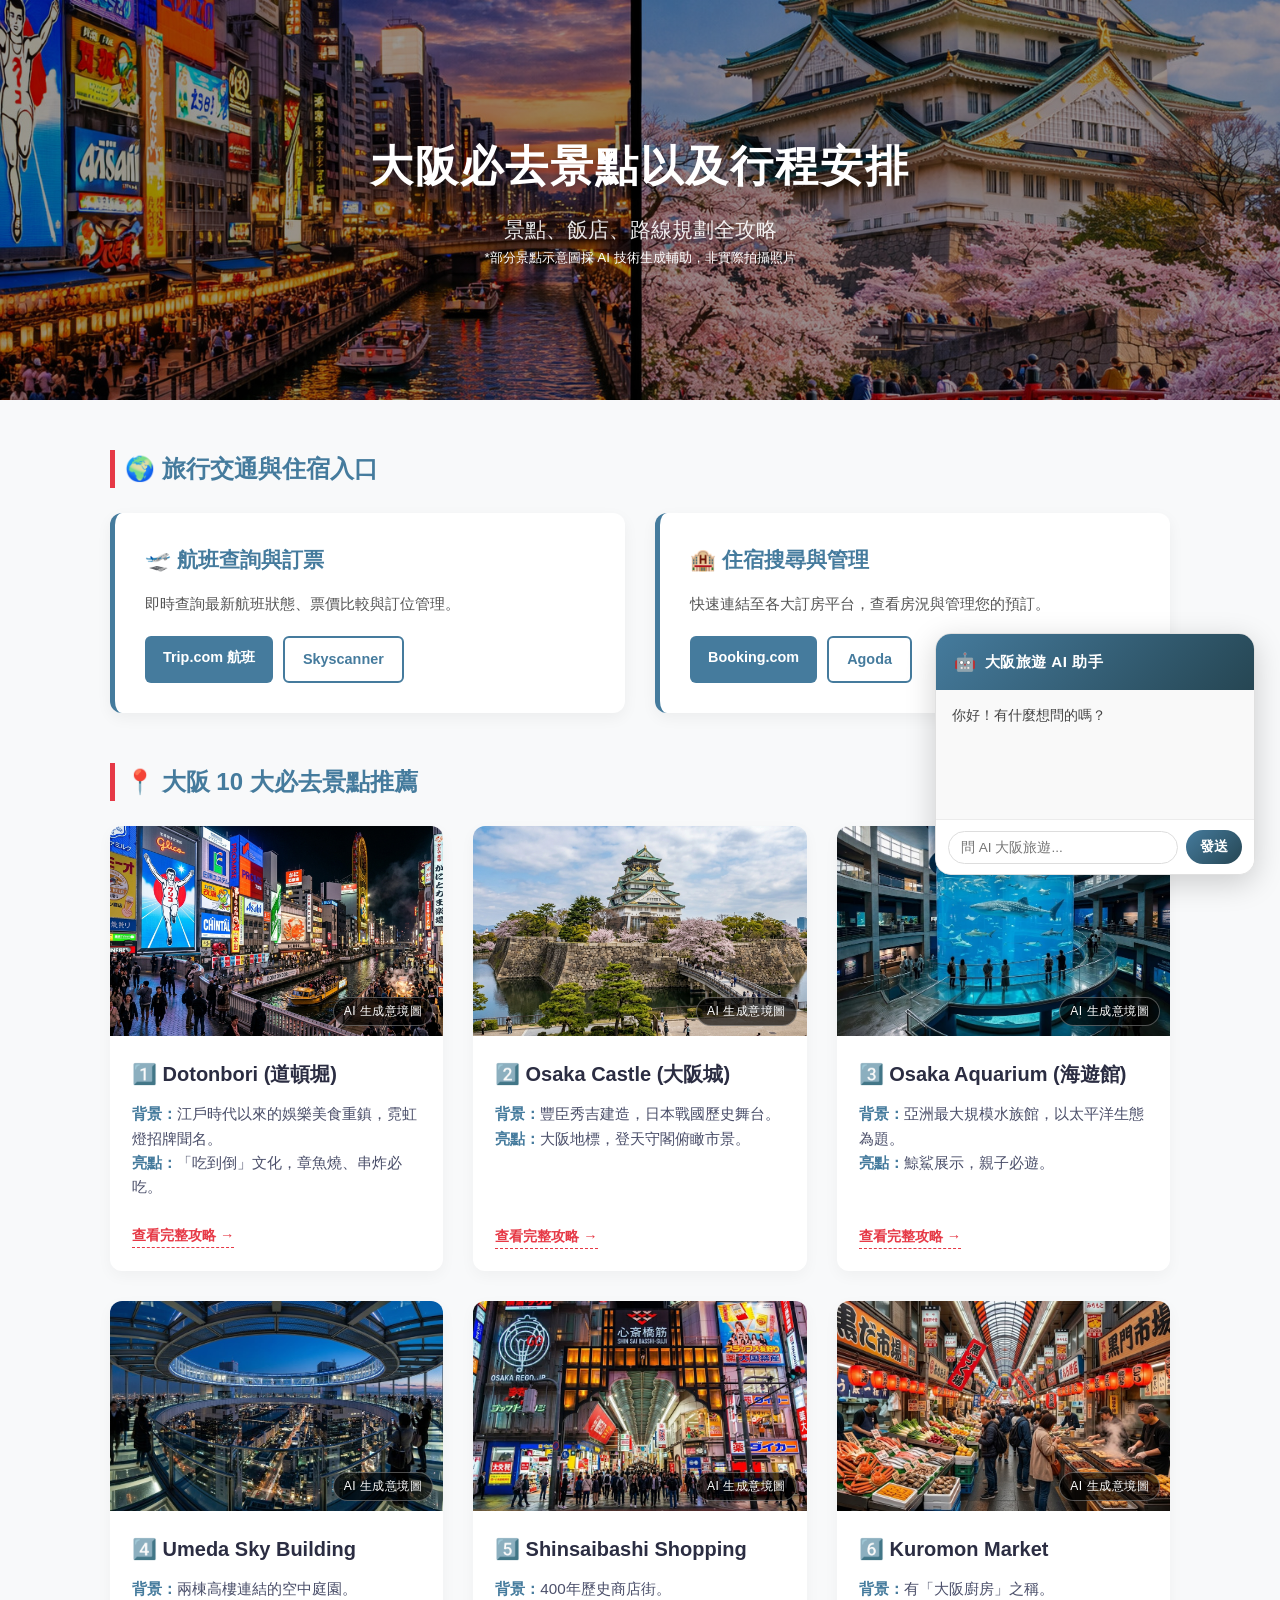
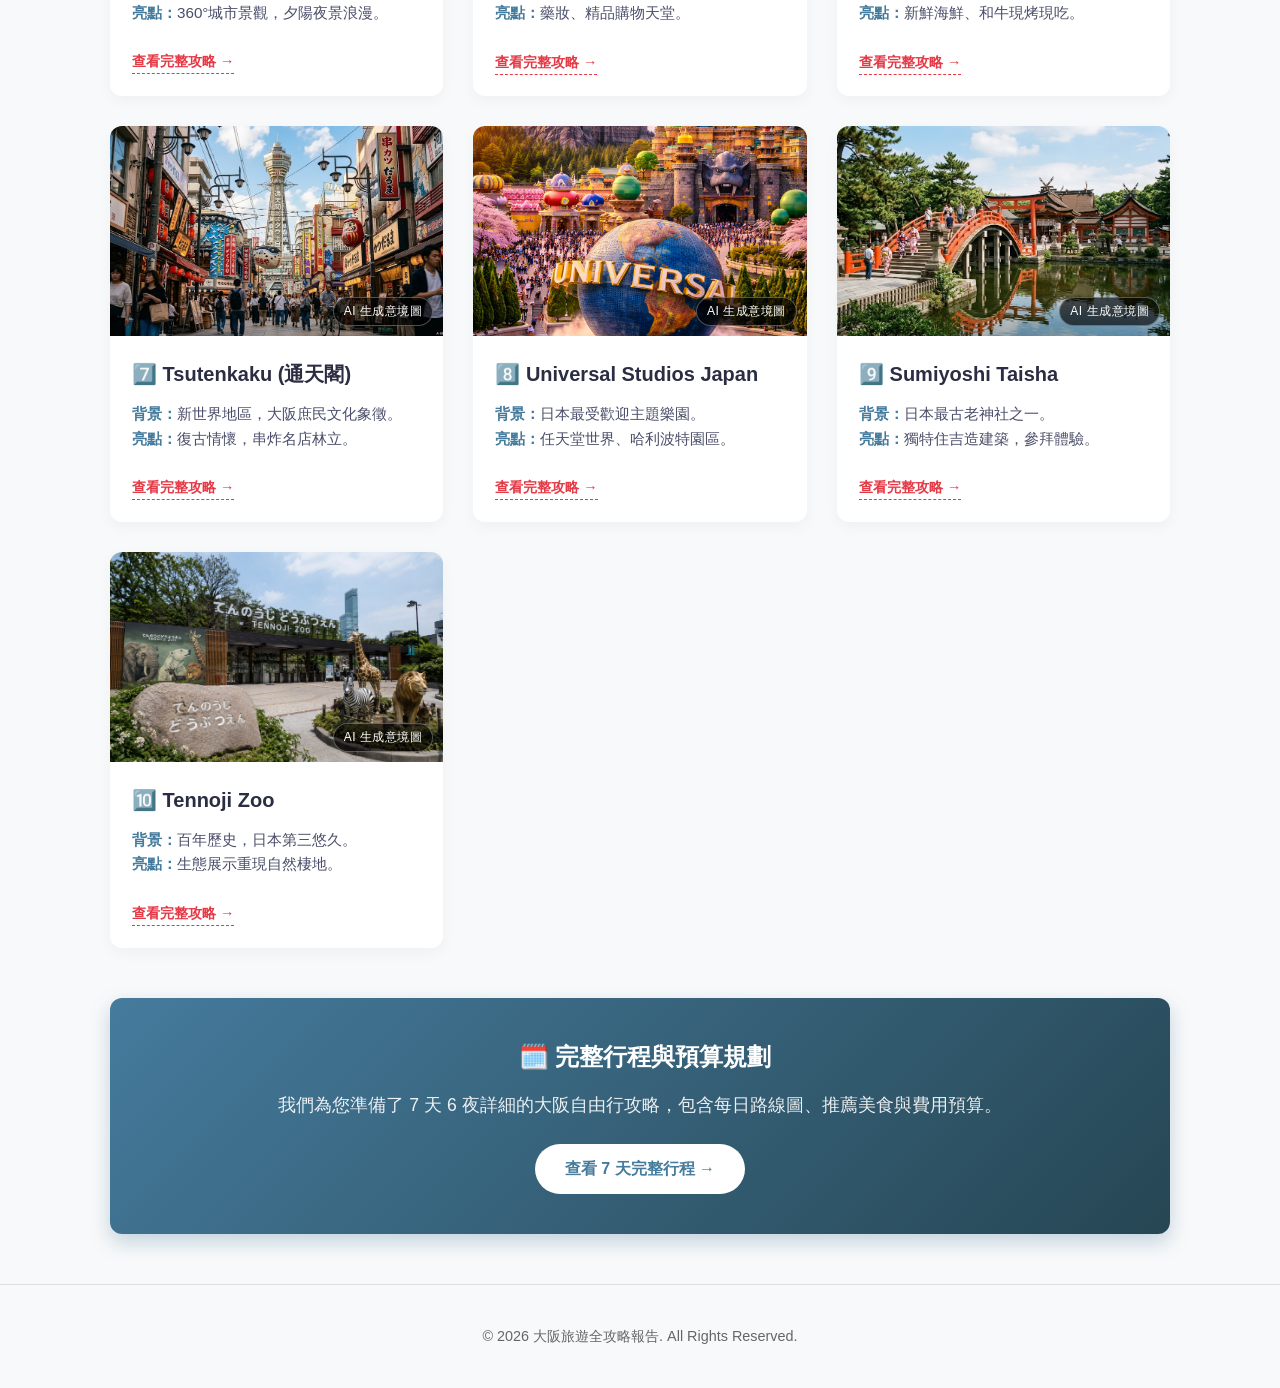
==== commit e07d080b: "Add files via upload" ====
--- a/index.html
+++ b/index.html
@@ -1,4 +1,3 @@
-<<<<<<< HEAD
 <!DOCTYPE html>
 <html lang="zh-TW">
 <head>
@@ -6,6 +5,7 @@
     <meta name="viewport" content="width=device-width, initial-scale=1.0">
     <title>大阪旅遊全攻略 | 精選景點與行程規劃</title>
     <link rel="stylesheet" href="style.css">
+    <script src="script.js"></script>
 </head>
 <body>
 
@@ -13,7 +13,7 @@
     <header class="hero-banner">
         <h1>大阪必去景點以及行程安排</h1>
         <p>景點、飯店、路線規劃全攻略</p>
-        <small>*本報告部分景點示意圖採 AI 技術生成輔助，非實際拍攝照片</small>
+        <small>*部分景點示意圖採 AI 技術生成輔助，非實際拍攝照片</small>
     </header>
 
     <div class="container">
@@ -192,6 +192,7 @@
                 </article>
             </a>
         </div>
+
     <!-- 行程專區入口 -->
     <section class="itinerary-cta">
         <div class="cta-content">
@@ -199,7 +200,7 @@
             <p>我們為您準備了 7 天 6 夜詳細的大阪自由行攻略，包含每日路線圖、推薦美食與費用預算。</p>
             <a href="itinerary.html" class="cta-btn">查看 7 天完整行程 →</a>
         </div>
-    </section>  
+    </section>
 
     <!-- 固定在右下角的容器 -->
     <div class="chat-widget" id="chat-widget">
@@ -209,220 +210,13 @@
             <input type="text" id="user-input" placeholder="問 AI 大阪旅遊...">
             <button onclick="sendMessage()">發送</button>
         </div>
-    </div>    
-    
+    </div>
+
+    </div>
+
     <!-- 頁尾 -->
     <footer>
         <p>© 2026 大阪旅遊全攻略報告. All Rights Reserved.</p>
     </footer>
 </body>
-=======
-<!DOCTYPE html>
-<html lang="zh-TW">
-<head>
-    <meta charset="UTF-8">
-    <meta name="viewport" content="width=device-width, initial-scale=1.0">
-    <title>大阪旅遊全攻略 | 精選景點與行程規劃</title>
-    <link rel="stylesheet" href="style.css">
-</head>
-<body>
-
-    <!-- 頁首區塊 -->
-    <header class="hero-banner">
-        <h1>大阪必去景點以及行程安排</h1>
-        <p>景點、飯店、路線規劃全攻略</p>
-        <small>*本報告部分景點示意圖採 AI 技術生成輔助，非實際拍攝照片</small>
-    </header>
-
-    <div class="container">
-
-        <!-- 1. 交通與住宿入口 -->
-        <h2 id="logistics">🌍 旅行交通與住宿入口</h2>
-        <div class="logistics-grid">
-            <div class="logistics-card">
-                <h3>🛫 航班查詢與訂票</h3>
-                <p>即時查詢最新航班狀態、票價比較與訂位管理。</p>
-                <div class="btn-group">
-                    <a href="https://tw.trip.com/flights" target="_blank" class="logistics-btn">Trip.com 航班</a>
-                    <a href="https://www.skyscanner.com.tw" target="_blank" class="logistics-btn outline">Skyscanner</a>
-                </div>
-            </div>
-            <div class="logistics-card">
-                <h3>🏨 住宿搜尋與管理</h3>
-                <p>快速連結至各大訂房平台，查看房況與管理您的預訂。</p>
-                <div class="btn-group">
-                    <a href="https://www.booking.com" target="_blank" class="logistics-btn">Booking.com</a>
-                    <a href="https://www.agoda.com" target="_blank" class="logistics-btn outline">Agoda</a>
-                </div>
-            </div>
-        </div>
-
-        <!-- 2. 精選景點卡片 -->
-        <h2 id="spots">📍 大阪 10 大必去景點推薦</h2>
-        <div class="spots-grid">
-            <!-- 景點 1 -->
-            <a href="dotonbori.html" class="card-link">
-                <article class="spot-card">
-                    <div class="img-container">
-                        <img src="道頓堀.jpg" alt="道頓堀" class="spot-img">
-                        <span class="ai-tag">AI 生成意境圖</span>
-                    </div>
-                    <div class="spot-content">
-                        <h3 class="spot-title">1️⃣ Dotonbori (道頓堀)</h3>
-                        <p class="spot-info"><strong>背景：</strong>江戶時代以來的娛樂美食重鎮，霓虹燈招牌聞名。<br><strong>亮點：</strong>「吃到倒」文化，章魚燒、串炸必吃。</p>
-                        <span class="more-btn">查看完整攻略 →</span>
-                    </div>
-                </article>
-            </a>
-
-            <!-- 景點 2 -->
-            <a href="osakacastle.html" class="card-link">
-                <article class="spot-card">
-                    <div class="img-container">
-                        <img src="大阪城.jpg" alt="大阪城" class="spot-img">
-                        <span class="ai-tag">AI 生成意境圖</span>
-                    </div>
-                    <div class="spot-content">
-                        <h3 class="spot-title">2️⃣ Osaka Castle (大阪城)</h3>
-                        <p class="spot-info"><strong>背景：</strong>豐臣秀吉建造，日本戰國歷史舞台。<br><strong>亮點：</strong>大阪地標，登天守閣俯瞰市景。</p>
-                        <span class="more-btn">查看完整攻略 →</span>
-                    </div>
-                </article>
-            </a>
-
-            <!-- 景點 3 -->
-            <a href="kaiyukan.html" class="card-link">
-                <article class="spot-card">
-                    <div class="img-container">
-                        <img src="海遊館.jpg" alt="海遊館" class="spot-img">
-                        <span class="ai-tag">AI 生成意境圖</span>
-                    </div>
-                    <div class="spot-content">
-                        <h3 class="spot-title">3️⃣ Osaka Aquarium (海遊館)</h3>
-                        <p class="spot-info"><strong>背景：</strong>亞洲最大規模水族館，以太平洋生態為題。<br><strong>亮點：</strong>鯨鯊展示，親子必遊。</p>
-                        <span class="more-btn">查看完整攻略 →</span>
-                    </div>
-                </article>
-            </a>
-
-            <!-- 景點 4 -->
-            <a href="umedasky.html" class="card-link">
-                <article class="spot-card">
-                    <div class="img-container">
-                        <img src="梅田空中庭園.jpg" alt="梅田空中庭園" class="spot-img">
-                        <span class="ai-tag">AI 生成意境圖</span>
-                    </div>
-                    <div class="spot-content">
-                        <h3 class="spot-title">4️⃣ Umeda Sky Building</h3>
-                        <p class="spot-info"><strong>背景：</strong>兩棟高樓連結的空中庭園。<br><strong>亮點：</strong>360°城市景觀，夕陽夜景浪漫。</p>
-                        <span class="more-btn">查看完整攻略 →</span>
-                    </div>
-                </article>
-            </a>
-
-            <!-- 景點 5 -->
-            <a href="shinsaibashi.html" class="card-link">
-                <article class="spot-card">
-                    <div class="img-container">
-                        <img src="心齋橋.jpg" alt="心齋橋" class="spot-img">
-                        <span class="ai-tag">AI 生成意境圖</span>
-                    </div>
-                    <div class="spot-content">
-                        <h3 class="spot-title">5️⃣ Shinsaibashi Shopping</h3>
-                        <p class="spot-info"><strong>背景：</strong>400年歷史商店街。<br><strong>亮點：</strong>藥妝、精品購物天堂。</p>
-                        <span class="more-btn">查看完整攻略 →</span>
-                    </div>
-                </article>
-            </a>
-
-            <!-- 景點 6 -->
-            <a href="kuromon.html" class="card-link">
-                <article class="spot-card">
-                    <div class="img-container">
-                        <img src="黑門市場.jpg" alt="黑門市場" class="spot-img">
-                        <span class="ai-tag">AI 生成意境圖</span>
-                    </div>
-                    <div class="spot-content">
-                        <h3 class="spot-title">6️⃣ Kuromon Market</h3>
-                        <p class="spot-info"><strong>背景：</strong>有「大阪廚房」之稱。<br><strong>亮點：</strong>新鮮海鮮、和牛現烤現吃。</p>
-                        <span class="more-btn">查看完整攻略 →</span>
-                    </div>
-                </article>
-            </a>
-
-            <!-- 景點 7 -->
-            <a href="tsutenkaku.html" class="card-link">
-                <article class="spot-card">
-                    <div class="img-container">
-                        <img src="通天閣.jpg" alt="通天閣" class="spot-img">
-                        <span class="ai-tag">AI 生成意境圖</span>
-                    </div>
-                    <div class="spot-content">
-                        <h3 class="spot-title">7️⃣ Tsutenkaku (通天閣)</h3>
-                        <p class="spot-info"><strong>背景：</strong>新世界地區，大阪庶民文化象徵。<br><strong>亮點：</strong>復古情懷，串炸名店林立。</p>
-                        <span class="more-btn">查看完整攻略 →</span>
-                    </div>
-                </article>
-            </a>
-
-            <!-- 景點 8 -->
-            <a href="usj.html" class="card-link">
-                <article class="spot-card">
-                    <div class="img-container">
-                        <img src="環球影城.jpg" alt="日本環球影城" class="spot-img">
-                        <span class="ai-tag">AI 生成意境圖</span>
-                    </div>
-                    <div class="spot-content">
-                        <h3 class="spot-title">8️⃣ Universal Studios Japan</h3>
-                        <p class="spot-info"><strong>背景：</strong>日本最受歡迎主題樂園。<br><strong>亮點：</strong>任天堂世界、哈利波特園區。</p>
-                        <span class="more-btn">查看完整攻略 →</span>
-                    </div>
-                </article>
-            </a>
-
-            <!-- 景點 9 -->
-            <a href="sumiyoshitaisha.html" class="card-link">
-                <article class="spot-card">
-                    <div class="img-container">
-                        <img src="住吉大社.jpg" alt="住吉大社" class="spot-img">
-                        <span class="ai-tag">AI 生成意境圖</span>
-                    </div>
-                    <div class="spot-content">
-                        <h3 class="spot-title">9️⃣ Sumiyoshi Taisha</h3>
-                        <p class="spot-info"><strong>背景：</strong>日本最古老神社之一。<br><strong>亮點：</strong>獨特住吉造建築，參拜體驗。</p>
-                        <span class="more-btn">查看完整攻略 →</span>
-                    </div>
-                </article>
-            </a>
-
-            <!-- 景點 10 -->
-            <a href="tennojizoo.html" class="card-link">
-                <article class="spot-card">
-                    <div class="img-container">
-                        <img src="天王寺動物園.jpg" alt="天王寺動物園" class="spot-img">
-                        <span class="ai-tag">AI 生成意境圖</span>
-                    </div>
-                    <div class="spot-content">
-                        <h3 class="spot-title">🔟 Tennoji Zoo</h3>
-                        <p class="spot-info"><strong>背景：</strong>百年歷史，日本第三悠久。<br><strong>亮點：</strong>生態展示重現自然棲地。</p>
-                        <span class="more-btn">查看完整攻略 →</span>
-                    </div>
-                </article>
-            </a>
-        </div>
-    <!-- 行程專區入口 -->
-    <section class="itinerary-cta">
-        <div class="cta-content">
-            <h2>🗓️ 完整行程與預算規劃</h2>
-            <p>我們為您準備了 7 天 6 夜詳細的大阪自由行攻略，包含每日路線圖、推薦美食與費用預算。</p>
-            <a href="itinerary.html" class="cta-btn">查看 7 天完整行程 →</a>
-        </div>
-    </section>  
-    
-    <!-- 頁尾 -->
-    <footer>
-        <p>© 2026 大阪旅遊全攻略報告. All Rights Reserved.</p>
-    </footer>
-</body>
->>>>>>> 235b805576ab96827398935cd3d3876d18f31d8f
 </html>
--- a/style.css
+++ b/style.css
@@ -1,4 +1,3 @@
-<<<<<<< HEAD
 /* ==========================================
    1. CSS 變數與基本設定 (Variables & Resets)
    ========================================== */
@@ -546,572 +545,86 @@
 }
 
 .chat-widget {
-  position: fixed; /* 這是關鍵：固定位置 */
-  bottom: 20px;    /* 距離底部 20px */
-  right: 20px;     /* 距離右側 20px */
-  width: 300px;    /* 寬度 */
-  background: white;
-  border: 1px solid #ccc;
-  border-radius: 10px;
-  box-shadow: 0 4px 10px rgba(0,0,0,0.2); /* 陰影讓它浮起來 */
-  padding: 15px;
-  z-index: 9999;   /* 確保它在最上層，不會被其他圖片擋住 */
-}
-
+    position: fixed;
+    bottom: 25px;
+    right: 25px;
+    width: 320px;
+    background: white;
+    border-radius: 16px;
+    box-shadow: 0 8px 30px rgba(0, 0, 0, 0.18);
+    border: 1px solid #e0e0e0;
+    overflow: hidden;       /* 讓標題列的圓角生效 */
+    z-index: 9999;
+    font-family: 'Segoe UI', sans-serif;
+}
+
+/* 深色標題列 */
+#chat-header {
+    background: linear-gradient(135deg, var(--secondary-color), #264653);
+    color: white;
+    padding: 14px 18px;
+    font-size: 0.95rem;
+    font-weight: bold;
+    letter-spacing: 0.5px;
+    display: flex;
+    align-items: center;
+    gap: 8px;
+}
+
+#chat-header::before {
+    content: "🤖";
+    font-size: 1.1rem;
+}
+
+/* 回應訊息區 */
 #ai-response {
-  height: 150px;
-  overflow-y: auto; /* 超過高度自動捲動 */
-  margin-bottom: 10px;
-  font-size: 14px;
-}
-
+    height: 130px;
+    overflow-y: auto;
+    padding: 14px 16px;
+    font-size: 0.88rem;
+    line-height: 1.6;
+    color: #444;
+    background: #f9f9f9;
+    border-bottom: 1px solid #ececec;
+}
+
+/* 輸入列區域 */
 .input-area {
-  display: flex;
-}
-=======
-/* ==========================================
-   1. CSS 變數與基本設定 (Variables & Resets)
-   ========================================== */
-:root {
-    --primary-color: #e63946;
-    --secondary-color: #457b9d;
-    --bg-color: #f8f9fa;
-    --text-color: #2b2d42;
-    --card-bg: #ffffff;
-    --link-blue: #3498db;     /* 新增：預設連結藍 */
-    --rose-dust: #a65364;    /* 新增：玫瑰豆沙紅 */
-}
-
-* {
-    box-sizing: border-box;
-    margin: 0;
-    padding: 0;
-}
-
-body {
-    font-family: 'Segoe UI', Tahoma, Geneva, Verdana, sans-serif, "Microsoft JhengHei";
-    background-color: var(--bg-color);
-    color: var(--text-color);
-    line-height: 1.6;
-    overflow-x: hidden;
-}
-
-/* ==========================================
-   2. 動畫大師設定 (Keyframes)
-   ========================================== */
-@keyframes fadeInUp {
-    from {
-        opacity: 0;
-        transform: translateY(30px);
-    }
-    to {
-        opacity: 1;
-        transform: translateY(0);
-    }
-}
-
-@keyframes bannerPop {
-    from {
-        opacity: 0;
-        transform: scale(0.95);
-    }
-    to {
-        opacity: 1;
-        transform: scale(1);
-    }
-}
-
-@keyframes titlePulse {
-    0% { transform: scale(1); }
-    50% { transform: scale(1.03); color: var(--primary-color); }
-    100% { transform: scale(1); }
-}
-
-/* ==========================================
-   3. 頁首與版面區塊 (Header & Container)
-   ========================================== */
-header {
-    background: linear-gradient(rgba(0, 0, 0, 0.4), rgba(0, 0, 0, 0.5)), url('https://images.unsplash.com/photo-1590253183230-73aa5011a094?auto=format&fit=crop&w=1200&q=80') no-repeat center center/cover;
-    color: white;
-    text-align: center;
-    padding: 120px 20px;
-    animation: bannerPop 1.2s cubic-bezier(0.16, 1, 0.3, 1) forwards;
-}
-
-header h1 {
-    font-size: 2.7rem;
-    margin-bottom: 12px;
-    letter-spacing: 2px;
-    text-shadow: 0 4px 10px rgba(0,0,0,0.3);
-}
-
-header p {
-    font-size: 1.3rem;
-    opacity: 0.9;
-    text-shadow: 0 2px 5px rgba(0,0,0,0.3);
-}
-
-.container {
-    max-width: 1100px;
-    margin: 40px auto;
-    padding: 0 20px;
-}
-
-h2 {
-    color: var(--secondary-color);
-    border-left: 5px solid var(--primary-color);
-    padding-left: 10px;
-    margin: 50px 0 25px 0;
-}
-
-.currency-tip {
-    margin-bottom: 20px;
-    color: #666;
-}
-
-/* ==========================================
-   4. 景點卡片網格與等高布局 (Grid & Equal Height Cards)
-   ========================================== */
-.spots-grid {
-    display: grid;
-    grid-template-columns: repeat(auto-fit, minmax(300px, 1fr));
-    gap: 30px;
-}
-
-.card-link {
-    text-decoration: none;
-    color: inherit;
-    display: flex;
-    flex-direction: column;
-    height: 100%; 
-}
-
-.spot-card {
-    background-color: var(--card-bg);
-    border-radius: 12px;
-    overflow: hidden;
-    box-shadow: 0 5px 15px rgba(0,0,0,0.04);
-    display: flex;
-    flex-direction: column;
-    height: 100%;
-    width: 100%;
-    transition: transform 0.4s cubic-bezier(0.16, 1, 0.3, 1), box-shadow 0.4s ease;
-    animation: fadeInUp 0.8s ease-out both;
-}
-
-.spot-card:nth-child(1) { animation-delay: 0.1s; }
-.spot-card:nth-child(2) { animation-delay: 0.2s; }
-.spot-card:nth-child(3) { animation-delay: 0.3s; }
-.spot-card:nth-child(4) { animation-delay: 0.4s; }
-.spot-card:nth-child(5) { animation-delay: 0.5s; }
-.spot-card:nth-child(6) { animation-delay: 0.6s; }
-.spot-card:nth-child(7) { animation-delay: 0.7s; }
-.spot-card:nth-child(8) { animation-delay: 0.8s; }
-.spot-card:nth-child(9) { animation-delay: 0.9s; }
-.spot-card:nth-child(10) { animation-delay: 1.0s; }
-
-.spot-card:hover {
-    transform: translateY(-8px);
-    box-shadow: 0 12px 24px rgba(0,0,0,0.12);
-}
-
-.img-container {
-    position: relative; 
-    width: 100%;
-    height: 210px;
-    overflow: hidden;   
-    background-color: #e9ecef;
-    flex-shrink: 0; 
-}
-
-.spot-img {
-    width: 100%;
-    height: 100%;
-    object-fit: cover;
-    transition: transform 0.6s cubic-bezier(0.16, 1, 0.3, 1);
-}
-
-.spot-card:hover .spot-img {
-    transform: scale(1.08); 
-}
-
-.spot-content {
-    padding: 22px;
-    display: flex;
-    flex-direction: column;
-    flex: 1; 
-}
-
-.spot-title {
-    font-size: 1.25rem;
-    color: var(--text-color);
-    margin-bottom: 12px;
-    display: flex;
-    align-items: center;
-    gap: 10px;
-}
-
-.spot-info {
-    font-size: 0.95rem;
-    margin-bottom: 10px;
-    color: #4a4e69;
-}
-
-.spot-info strong {
-    color: var(--secondary-color);
-}
-
-/* 按鈕樣式 */
-.more-btn {
-    display: inline-block;
-    margin-top: auto; 
-    padding-top: 15px; 
-    font-size: 0.9rem;
-    color: var(--primary-color);
-    font-weight: bold;
-    border-bottom: 1px dashed var(--primary-color);
-    transition: color 0.3s ease, border-color 0.3s ease;
-    align-self: flex-start;
-}
-
-.card-link:hover .more-btn {
-    color: var(--secondary-color);
-    border-bottom-color: var(--secondary-color);
-}
-
-/* 新增：文字連結樣式 (用於「查看完整攻略」) */
-.view-guide-link {
-    display: inline-block;
-    color: var(--link-blue);
-    text-decoration: none;
-    font-weight: 500;
-    transition: all 0.3s ease;
-    padding-bottom: 2px;
-    border-bottom: 1px dashed var(--link-blue);
-}
-
-.view-guide-link:hover {
-    color: var(--rose-dust);
-    border-bottom-color: var(--rose-dust);
-}
-
-/* ==========================================
-   5. 行程時間軸 (Timeline)
-   ========================================== */
-.timeline {
-    position: relative;
-    padding: 20px 0;
-}
-
-.day-card {
-    background-color: var(--card-bg);
-    padding: 25px;
-    border-radius: 12px;
-    margin-bottom: 25px;
-    box-shadow: 0 4px 10px rgba(0,0,0,0.02);
-    border-top: 4px solid var(--secondary-color);
-    transition: border-color 0.3s ease, transform 0.3s ease;
-}
-
-.day-card:hover {
-    border-top-color: var(--primary-color);
-    transform: translateX(5px); 
-}
-
-.day-title {
-    font-size: 1.25rem;
-    color: var(--secondary-color);
-    margin-bottom: 15px;
-    display: flex;
-    align-items: center;
-    gap: 10px;
-    transition: color 0.3s ease;
-}
-
-.day-card:hover .day-title {
-    animation: titlePulse 0.6s ease-in-out;
-    color: var(--primary-color);
-}
-
-.schedule-list {
-    list-style: none;
-    padding-left: 10px;
-}
-
-.schedule-list li {
-    margin-bottom: 10px;
-    position: relative;
-    padding-left: 20px;
-    transition: transform 0.2s ease;
-}
-
-.schedule-list li:hover {
-    transform: translateX(3px);
-    color: #000;
-}
-
-.schedule-list li::before {
-    content: "•";
-    color: var(--primary-color);
-    font-weight: bold;
-    position: absolute;
-    left: 0;
-}
-
-.day-summary {
-    background-color: #f1faee;
-    padding: 12px 18px;
-    border-radius: 6px;
-    margin-top: 15px;
-    font-size: 0.95rem;
-    border-left: 3px solid #a8dadc;
-}
-
-/* ==========================================
-   6. 預算表格與旅遊小技巧 (Table & Tips)
-   ========================================== */
-table {
-    width: 100%;
-    border-collapse: collapse;
-    margin: 20px 0;
-    background-color: var(--card-bg);
-    border-radius: 12px;
-    overflow: hidden;
-    box-shadow: 0 5px 15px rgba(0,0,0,0.04);
-}
-
-th, td {
-    padding: 16px;
-    text-align: left;
-}
-
-th {
-    background-color: var(--secondary-color);
-    color: white;
-    font-weight: bold;
-}
-
-tr:nth-child(even) {
-    background-color: #f8f9fa;
-}
-
-tr {
-    border-bottom: 1px solid #eeeeee;
-    transition: background-color 0.2s ease;
-}
-
-tr:hover td {
-    background-color: #edf2f4; 
-}
-
-.tips-box {
-    background: linear-gradient(135deg, #ffb703, #fb8500);
-    color: white;
-    padding: 30px;
-    border-radius: 12px;
-    margin-top: 40px;
-    box-shadow: 0 6px 18px rgba(251, 133, 0, 0.2);
-}
-
-.tips-box h3 {
-    margin-bottom: 15px;
-    display: flex;
-    align-items: center;
-    gap: 10px;
-}
-
-.tips-box ul {
-    list-style-type: none;
-}
-
-.tips-box ul li {
-    margin-bottom: 10px;
-    padding-left: 25px;
-    position: relative;
-}
-
-.tips-box ul li::before {
-    content: "✔";
-    position: absolute;
-    left: 0;
-}
-
-/* ==========================================
-   7. 頁尾與 AI 聲明專屬樣式 (Footer & AI Notice)
-   ========================================== */
-footer {
-    text-align: center;
-    padding: 40px 0;
-    margin-top: 50px;
-    border-top: 1px solid #e0e0e0; /* 使用細線分隔，比大色塊更有質感 */
-    color: #666; /* 改用柔和的深灰色文字，不搶眼 */
-    font-size: 0.9rem;
-}
-
-.ai-notice-global {
-    font-size: 0.95rem !important;
-    color: #ffb703;
-    margin-top: 15px;
-    font-style: italic;
-    opacity: 0.9;
-    text-shadow: 0 1px 3px rgba(0,0,0,0.5);
-}
-
-.ai-tag {
-    position: absolute;
-    bottom: 10px;
-    right: 10px;
-    background-color: rgba(0, 0, 0, 0.65);
-    color: #fff;
-    padding: 4px 10px;
-    border-radius: 20px;
-    font-size: 0.75rem;
-    letter-spacing: 0.5px;
-    border: 1px solid rgba(255, 255, 255, 0.3);
-    pointer-events: none; 
-    z-index: 2;
-    transition: background-color 0.3s ease;
-}
-
-.spot-card:hover .ai-tag {
-    background-color: rgba(230, 57, 70, 0.85);
-}
-
-/* ==========================================
-   8. 交通與住宿卡片專屬樣式 (Logistics Section)
-   ========================================== */
-.logistics-grid {
-    display: grid;
-    grid-template-columns: repeat(auto-fit, minmax(400px, 1fr));
-    gap: 30px;
-    margin-bottom: 50px;
-}
-
-.logistics-card {
-    background-color: var(--card-bg);
-    padding: 30px;
-    border-radius: 12px;
-    box-shadow: 0 5px 15px rgba(0,0,0,0.05);
-    border-left: 5px solid var(--secondary-color);
-}
-
-.logistics-card h3 {
-    color: var(--secondary-color);
-    margin-bottom: 15px;
-    font-size: 1.3rem;
-}
-
-.logistics-card p {
-    color: #555;
-    margin-bottom: 20px;
-    font-size: 0.95rem;
-}
-
-/* 按鈕群組與按鈕樣式 */
-.btn-group {
-    display: flex;
-    gap: 10px;
-}
-
-.logistics-btn {
-    display: inline-block;
-    padding: 10px 18px;
-    background-color: var(--secondary-color);
-    color: white;
-    text-decoration: none;
-    border-radius: 6px;
-    font-size: 0.9rem;
-    font-weight: bold;
-    transition: background 0.3s ease, transform 0.2s ease;
-}
-
-.logistics-btn:hover {
-    background-color: #2a5d7c;
-    transform: translateY(-2px);
-}
-
-/* 空心按鈕樣式 */
-.logistics-btn.outline {
-    background-color: transparent;
-    border: 2px solid var(--secondary-color);
-    color: var(--secondary-color);
-}
-
-.logistics-btn.outline:hover {
-    background-color: var(--secondary-color);
-    color: white;
-}
-
-@media (max-width: 768px) {
-    .logistics-grid { grid-template-columns: 1fr; }
-}
-
-/* ==========================================
-   9. 行程專區入口樣式 (Itinerary CTA)
-   ========================================== */
-.itinerary-cta {
-    background: linear-gradient(135deg, var(--secondary-color), #264653);
-    padding: 40px;
-    border-radius: 12px;
-    color: white;
-    text-align: center;
-    margin: 50px 0;
-    box-shadow: 0 8px 20px rgba(69, 123, 157, 0.3);
-}
-
-.itinerary-cta h2 {
-    color: white;
-    border: none; /* 移除原本的左邊框線 */
-    margin-top: 0;
-    margin-bottom: 15px;
-    text-align: center;
-}
-
-.itinerary-cta p {
-    margin-bottom: 25px;
-    opacity: 0.9;
-    font-size: 1.1rem;
-}
-
-.cta-btn {
-    display: inline-block;
-    padding: 12px 30px;
-    background-color: white;
-    color: var(--secondary-color);
-    text-decoration: none;
-    border-radius: 50px; /* 圓角按鈕 */
-    font-weight: bold;
-    font-size: 1rem;
-    transition: transform 0.3s ease, box-shadow 0.3s ease;
-}
-
-.cta-btn:hover {
-    transform: scale(1.05);
-    box-shadow: 0 5px 15px rgba(0,0,0,0.2);
-}
-
-.hero-banner {
-    /* 這裡設定圖片與遮罩：黑色半透明遮罩 + 你的圖片路徑 */
-    background-image: linear-gradient(rgba(0, 0, 0, 0.4), rgba(0, 0, 0, 0.4)), 
-                      url('home.jpg');
-    
-    /* 讓圖片填滿區塊並置中 */
-    background-size: cover;
-    background-position: center;
-    background-repeat: no-repeat;
-    
-    /* 調整區塊高度，讓圖片顯示完整 */
-    height: 400px; 
-    
-    /* 讓內容垂直與水平置中 */
-    display: flex;
-    flex-direction: column;
-    justify-content: center;
-    align-items: center;
-    
-    /* 文字設定 */
-    color: white;
-    text-align: center;
-    padding: 20px;
-}
->>>>>>> 235b805576ab96827398935cd3d3876d18f31d8f
+    display: flex;
+    align-items: center;
+    gap: 8px;
+    padding: 10px 12px;
+    background: white;
+}
+
+.input-area input {
+    flex: 1;
+    padding: 8px 12px;
+    border: 1.5px solid #ddd;
+    border-radius: 20px;
+    font-size: 0.85rem;
+    outline: none;
+    transition: border-color 0.2s ease;
+}
+
+.input-area input:focus {
+    border-color: var(--secondary-color);
+}
+
+.input-area button {
+    background: linear-gradient(135deg, var(--secondary-color), #264653);
+    color: white;
+    border: none;
+    padding: 8px 14px;
+    border-radius: 20px;
+    font-size: 0.85rem;
+    font-weight: bold;
+    cursor: pointer;
+    transition: opacity 0.2s ease, transform 0.2s ease;
+    white-space: nowrap;
+}
+
+.input-area button:hover {
+    opacity: 0.88;
+    transform: scale(1.04);
+}
